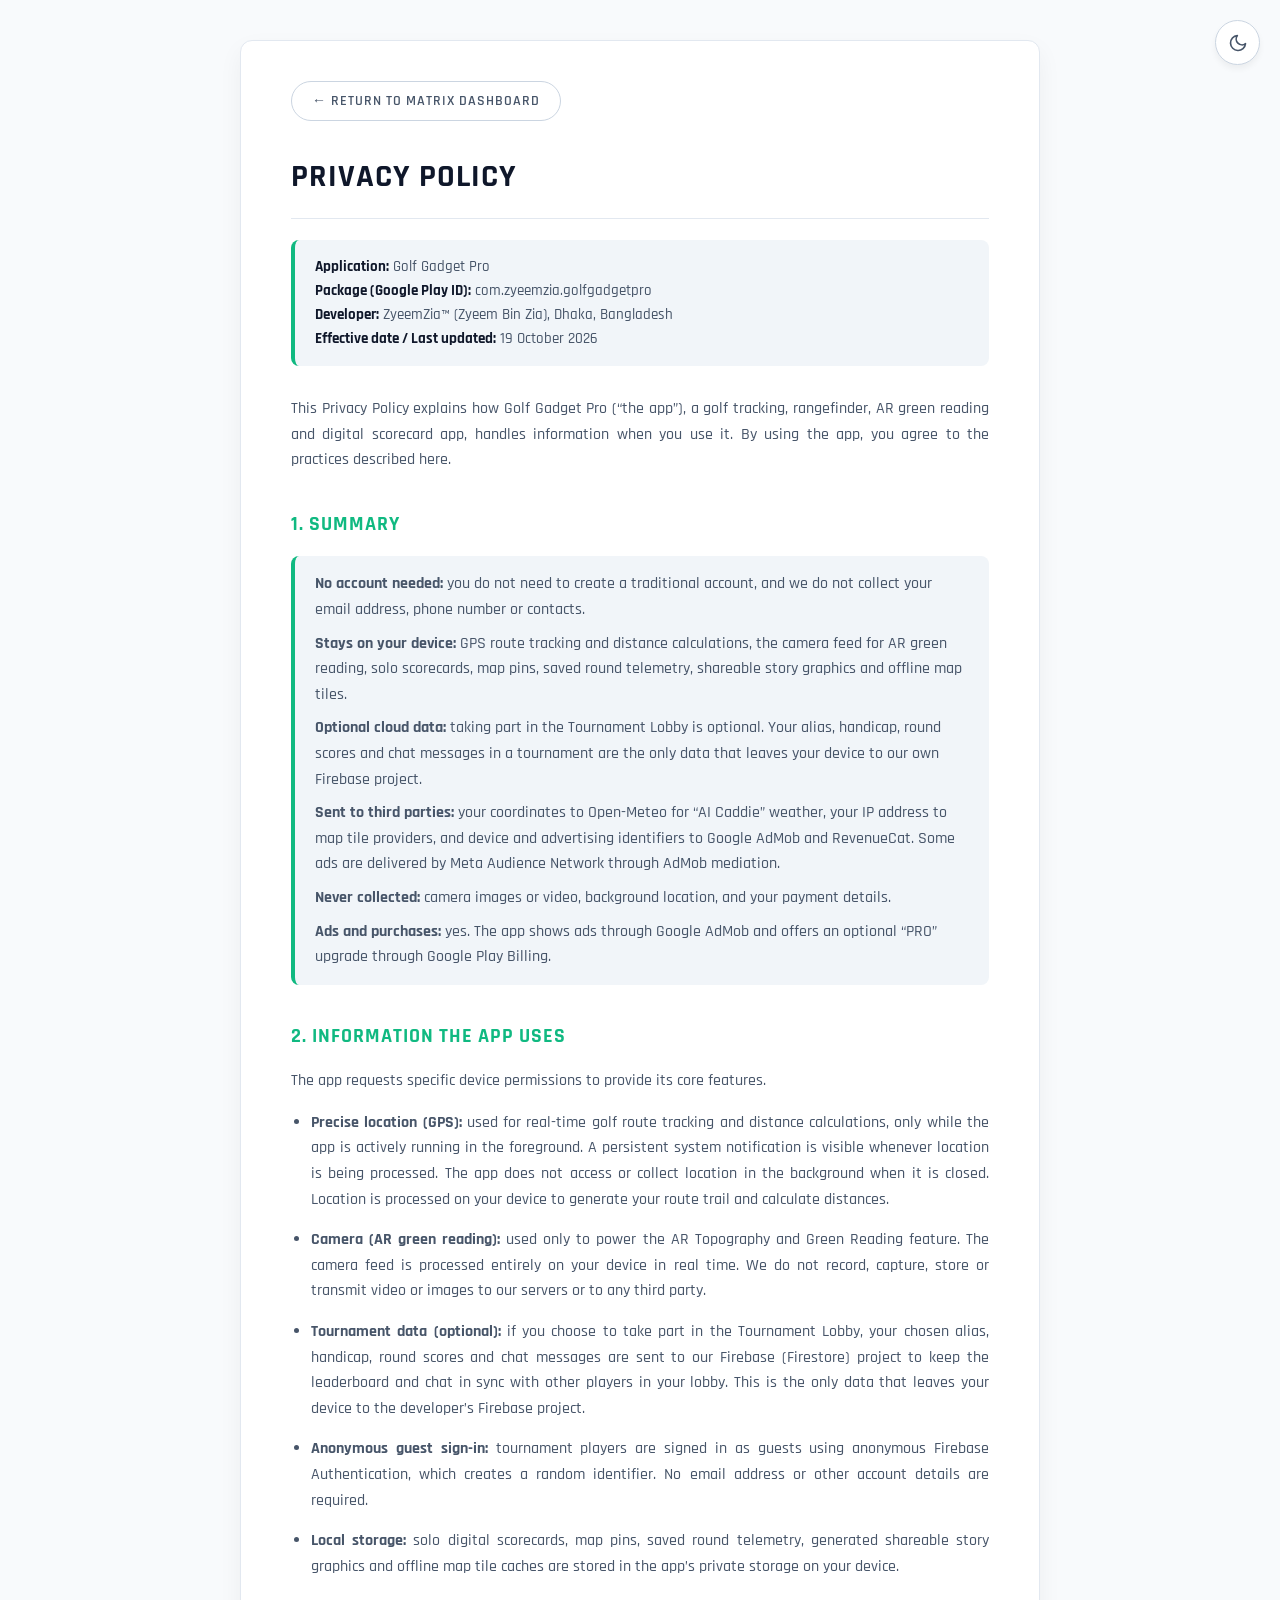
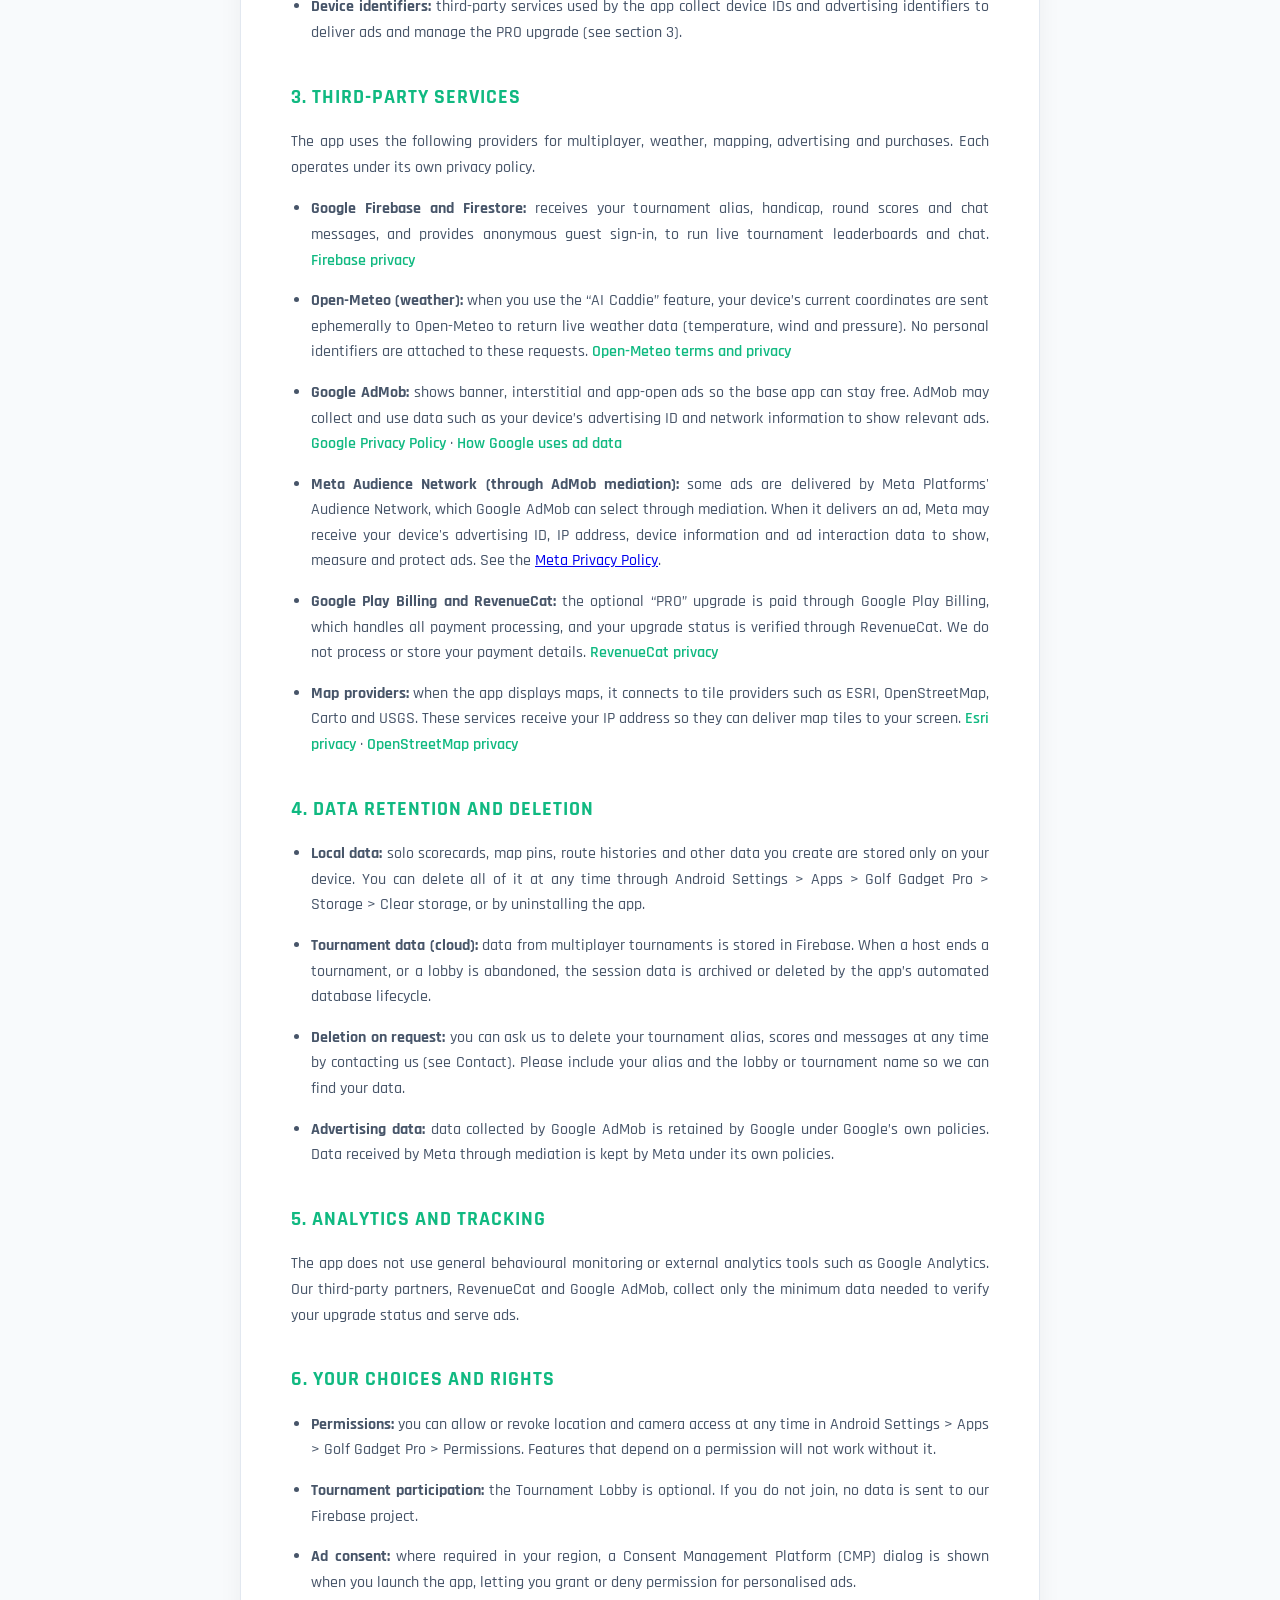
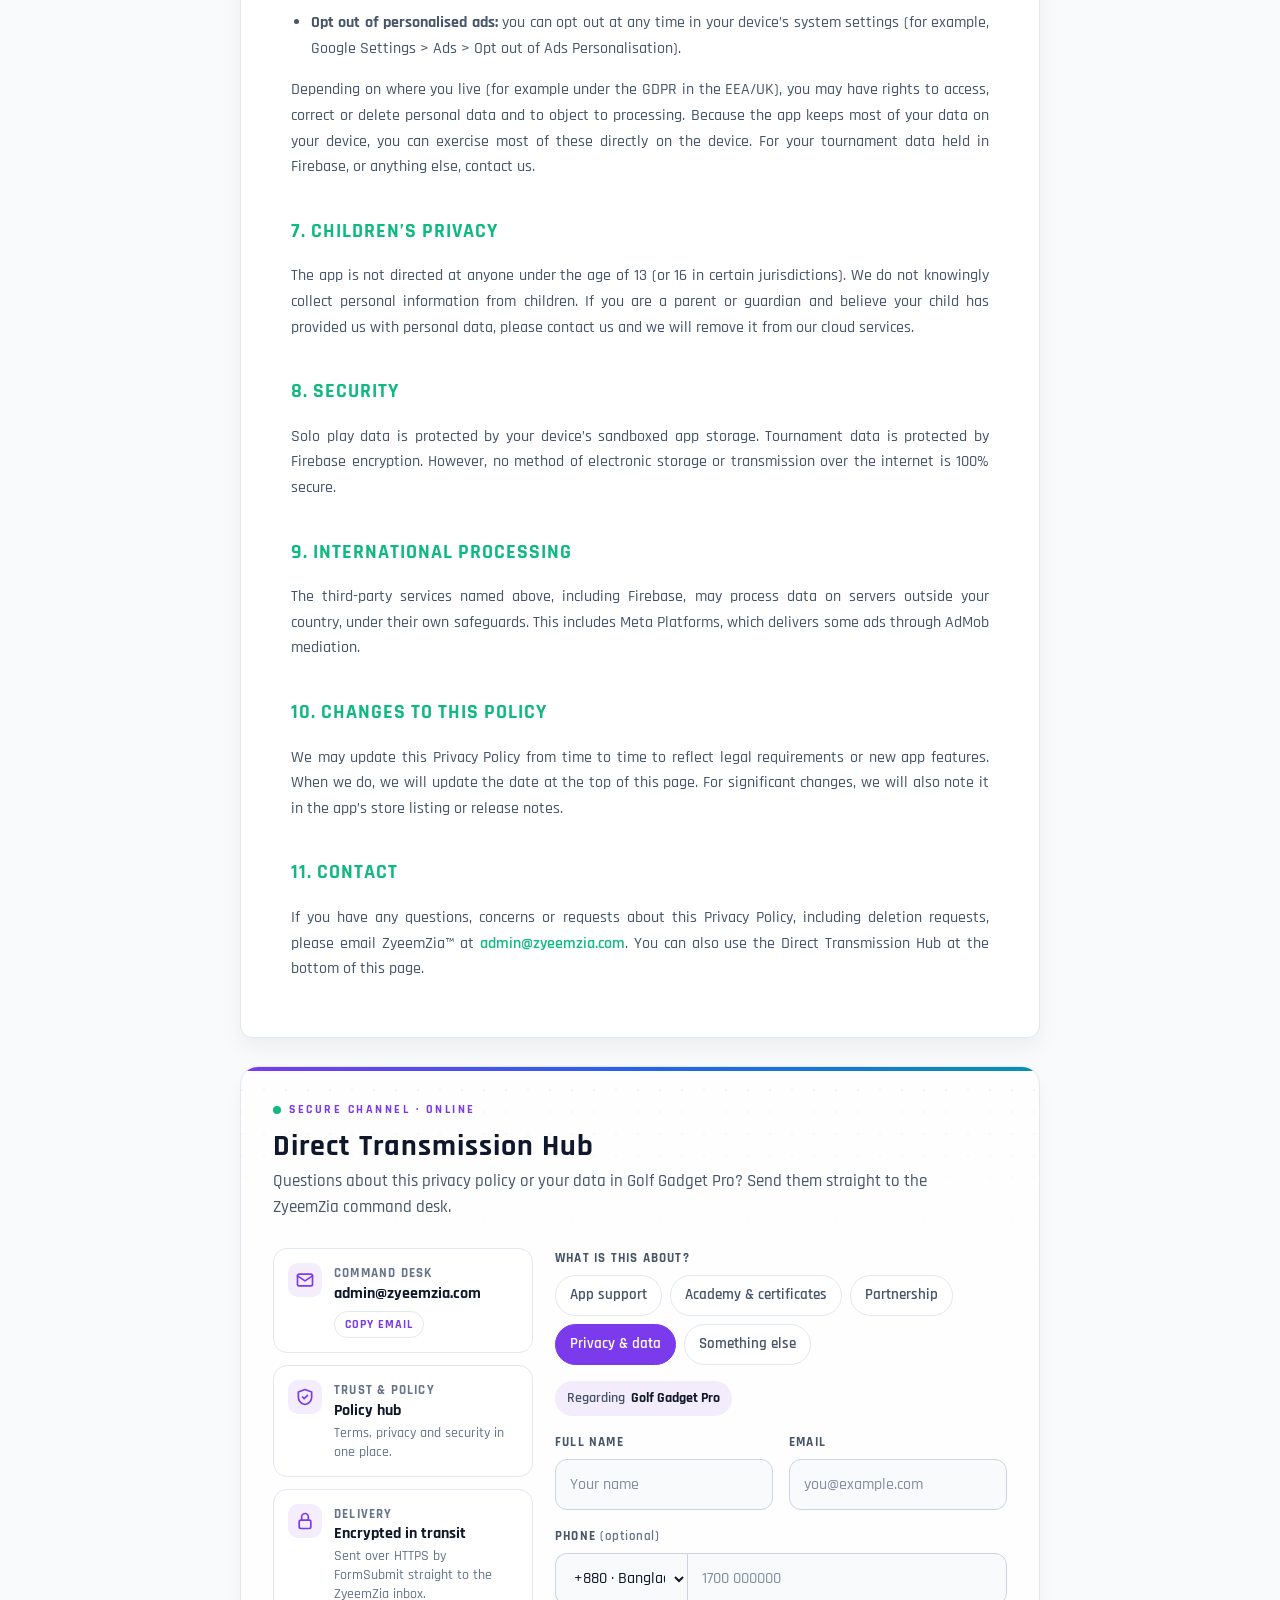
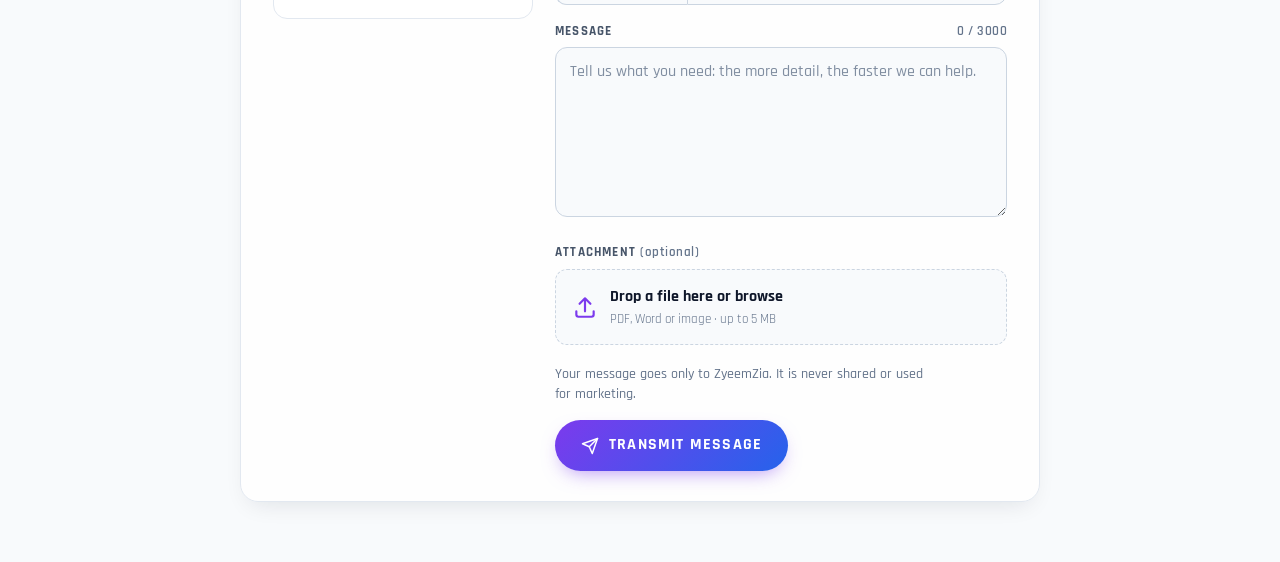
==== privacy-golfgadgetpro.html @ 8c3b61fe "Privacy: disclose Meta Audience Network (through AdMob mediation)" ====
<!DOCTYPE html>
<html lang="en">
<head>
    <meta charset="UTF-8">
    <meta name="viewport" content="width=device-width, initial-scale=1.0">
    <title>Privacy Protocol | Golf Gadget Pro</title>
    <link rel="icon" href="favicon.ico" sizes="any">
    <link rel="icon" type="image/png" sizes="32x32" href="favicon-32.png">
    <link rel="icon" type="image/png" sizes="64x64" href="favicon-64.png">
    <link rel="icon" type="image/png" sizes="192x192" href="icon-192.png">
    <link rel="apple-touch-icon" href="apple-touch-icon.png">
    <link rel="preconnect" href="https://fonts.googleapis.com">
    <link rel="preconnect" href="https://fonts.gstatic.com" crossorigin>
    <link href="https://fonts.googleapis.com/css2?family=Rajdhani:wght@400;500;600;700&display=swap" rel="stylesheet">
    
    <style>
        /* =========================================
           BASE STYLING & THEME (DEFAULT: LIGHT MODE) 
           ========================================= */
        /* GLOBAL RESET FOR OVERFLOW PREVENTION */
        *, *::before, *::after {
            box-sizing: border-box;
        }

        body { 
            font-family: 'Rajdhani', -apple-system, BlinkMacSystemFont, "Segoe UI", Roboto, sans-serif; 
            background: #f8fafc; 
            color: #0f172a; 
            padding: 40px 20px; 
            line-height: 1.6;
            overflow-x: hidden; /* Prevents horizontal scroll wobbling */
            transition: background-color 0.3s ease, color 0.3s ease;
            margin: 0;
        }
        .container { 
            max-width: 800px; 
            width: 100%;
            margin: 0 auto; 
            background: #ffffff; 
            padding: 40px 50px; 
            border-radius: 12px; 
            border: 1px solid #e2e8f0; 
            text-align: justify; 
            box-shadow: 0 10px 25px rgba(0, 0, 0, 0.05); 
            transition: all 0.3s ease;
        }
        .back-btn { 
            display: inline-block; 
            margin-bottom: 30px; 
            color: #475569; 
            font-weight: 600; 
            text-decoration: none; 
            border: 1px solid #cbd5e1; 
            padding: 8px 20px; 
            border-radius: 30px;
            font-size: 14px;
            text-transform: uppercase;
            letter-spacing: 1px;
            transition: all 0.2s ease;
        }
        .back-btn:hover { background: #e2e8f0; color: #0f172a; border-color: #94a3b8; }
        
        h1 { color: #0f172a; font-size: 32px; border-bottom: 1px solid #e2e8f0; padding-bottom: 15px; margin-top: 0; text-transform: uppercase; letter-spacing: 1px; transition: color 0.3s ease, border-color 0.3s ease;}
        
        /* Emerald Accent for Golf Gadget Pro */
        h2 { color: #10b981; font-size: 20px; margin-top: 35px; text-transform: uppercase; letter-spacing: 1px;}
        
        p, li { color: #475569; font-size: 16px; font-weight: 500; margin-bottom: 15px; transition: color 0.3s ease; text-align: justify; }
        ul { padding-left: 20px; }
        
        .meta-info {
            background: #f1f5f9;
            padding: 15px 20px;
            border-radius: 8px;
            border-left: 4px solid #10b981;
            margin-bottom: 30px;
            transition: background 0.3s ease;
        }
        .meta-info p { margin: 0; font-size: 15px; text-align: left; }
        .meta-info strong { color: #0f172a; transition: color 0.3s ease; }
        
        a.contact-link { color: #10b981; text-decoration: none; font-weight: 600; }
        a.contact-link:hover { text-decoration: underline; }

        /* At-a-glance summary list */
        .glance { list-style: none; padding: 15px 20px; margin: 0 0 20px; background: #f1f5f9; border-radius: 8px; border-left: 4px solid #10b981; transition: background 0.3s ease; }
        .glance li { margin-bottom: 8px; text-align: left; }
        .glance li:last-child { margin-bottom: 0; }
        body.dark-mode .glance { background: rgba(17, 24, 39, 0.8); border-left-color: #10b981; }

        /* THEME TOGGLE BUTTON CSS (SVG Icons) */
        .theme-toggle-btn {
            position: fixed;
            top: 20px;
            right: 20px;
            background: #ffffff;
            border: 1px solid #cbd5e1;
            color: #475569;
            border-radius: 50%;
            width: 45px;
            height: 45px;
            display: flex;
            justify-content: center;
            align-items: center;
            cursor: pointer;
            z-index: 100;
            box-shadow: 0 4px 6px rgba(0,0,0,0.05);
            transition: all 0.3s ease;
        }
        .theme-toggle-btn:hover { transform: scale(1.1); border-color: #94a3b8; color: #0f172a; }
        
        /* Default state: Light Mode */
        .icon-moon { display: block; }
        .icon-sun { display: none; }

        /* Media Query adjusted to optimize mobile boundaries */
        @media (max-width: 650px) {
            body { padding: 20px 15px; } /* Reduce outer padding */
            .container { padding: 30px 20px; } /* Prevents text squeezing on tiny screens */
            h1 { font-size: 26px; }
            .back-btn { font-size: 13px; padding: 8px 16px; margin-bottom: 20px; }
            .theme-toggle-btn { top: 15px; right: 15px; width: 40px; height: 40px; } /* Slightly scale down button */
        }

        /* =========================================
           DARK MODE OVERRIDES 
           ========================================= */
        body.dark-mode { background: #090d16; color: #f1f5f9; }
        body.dark-mode .container { background: #111827; border-color: #1f2937; box-shadow: 0 10px 25px rgba(0, 0, 0, 0.5); }
        body.dark-mode .back-btn { color: #94a3b8; border-color: #334155; }
        body.dark-mode .back-btn:hover { background: #1e293b; color: #f8fafc; border-color: #475569; }
        
        body.dark-mode h1 { color: #f8fafc; border-bottom-color: #334155; }
        body.dark-mode p, body.dark-mode li { color: #9ca3af; }
        
        body.dark-mode .meta-info { background: rgba(17, 24, 39, 0.8); border-color: #1f2937; border-left-color: #10b981; }
        body.dark-mode .meta-info strong { color: #f8fafc; }

        body.dark-mode .theme-toggle-btn { background: #111827; border-color: #334155; color: #94a3b8; box-shadow: 0 4px 6px rgba(0,0,0,0.3);}
        body.dark-mode .theme-toggle-btn:hover { border-color: #475569; color: #f8fafc; }

        /* Dark state: Show Sun icon */
        body.dark-mode .icon-moon { display: none; }
        body.dark-mode .icon-sun { display: block; }
            /* phones: justified text leaves wide gaps between words, so use normal alignment */
        @media (max-width: 650px) { .container, .container p, .container li, .policy-card, .policy-card p, .policy-card li, .legal-entity-box p { text-align: left; } }
    </style>
    <link rel="stylesheet" href="transmit.css?v=3">
</head>
<body>

    <button id="themeToggle" class="theme-toggle-btn" title="Toggle Light/Dark Mode">
        <svg class="icon-moon" xmlns="http://www.w3.org/2000/svg" width="20" height="20" viewBox="0 0 24 24" fill="none" stroke="currentColor" stroke-width="2" stroke-linecap="round" stroke-linejoin="round">
            <path d="M21 12.79A9 9 0 1 1 11.21 3 7 7 0 0 0 21 12.79z"></path>
        </svg>
        <svg class="icon-sun" xmlns="http://www.w3.org/2000/svg" width="20" height="20" viewBox="0 0 24 24" fill="none" stroke="currentColor" stroke-width="2" stroke-linecap="round" stroke-linejoin="round">
            <circle cx="12" cy="12" r="5"></circle>
            <line x1="12" y1="1" x2="12" y2="3"></line>
            <line x1="12" y1="21" x2="12" y2="23"></line>
            <line x1="4.22" y1="4.22" x2="5.64" y2="5.64"></line>
            <line x1="18.36" y1="18.36" x2="19.78" y2="19.78"></line>
            <line x1="1" y1="12" x2="3" y2="12"></line>
            <line x1="21" y1="12" x2="23" y2="12"></line>
            <line x1="4.22" y1="19.78" x2="5.64" y2="18.36"></line>
            <line x1="18.36" y1="5.64" x2="19.78" y2="4.22"></line>
        </svg>
    </button>

    <div class="container">
        <a href="index.html" class="back-btn">← Return to Matrix Dashboard</a>
        
        <h1>Privacy Policy</h1>

        <div class="meta-info">
            <p><strong>Application:</strong> Golf Gadget Pro</p>
            <p><strong>Package (Google Play ID):</strong> com.zyeemzia.golfgadgetpro</p>
            <p><strong>Developer:</strong> ZyeemZia™ (Zyeem Bin Zia), Dhaka, Bangladesh</p>
            <p><strong>Effective date / Last updated:</strong> 19 October 2026</p>
        </div>

        <p>This Privacy Policy explains how Golf Gadget Pro (“the app”), a golf tracking, rangefinder, AR green reading and digital scorecard app, handles information when you use it. By using the app, you agree to the practices described here.</p>

        <h2>1. Summary</h2>
        <ul class="glance">
            <li><strong>No account needed:</strong> you do not need to create a traditional account, and we do not collect your email address, phone number or contacts.</li>
            <li><strong>Stays on your device:</strong> GPS route tracking and distance calculations, the camera feed for AR green reading, solo scorecards, map pins, saved round telemetry, shareable story graphics and offline map tiles.</li>
            <li><strong>Optional cloud data:</strong> taking part in the Tournament Lobby is optional. Your alias, handicap, round scores and chat messages in a tournament are the only data that leaves your device to our own Firebase project.</li>
            <li><strong>Sent to third parties:</strong> your coordinates to Open-Meteo for “AI Caddie” weather, your IP address to map tile providers, and device and advertising identifiers to Google AdMob and RevenueCat. Some ads are delivered by Meta Audience Network through AdMob mediation.</li>
            <li><strong>Never collected:</strong> camera images or video, background location, and your payment details.</li>
            <li><strong>Ads and purchases:</strong> yes. The app shows ads through Google AdMob and offers an optional “PRO” upgrade through Google Play Billing.</li>
        </ul>

        <h2>2. Information the App Uses</h2>
        <p>The app requests specific device permissions to provide its core features.</p>
        <ul>
            <li><strong>Precise location (GPS):</strong> used for real-time golf route tracking and distance calculations, only while the app is actively running in the foreground. A persistent system notification is visible whenever location is being processed. The app does not access or collect location in the background when it is closed. Location is processed on your device to generate your route trail and calculate distances.</li>
            <li><strong>Camera (AR green reading):</strong> used only to power the AR Topography and Green Reading feature. The camera feed is processed entirely on your device in real time. We do not record, capture, store or transmit video or images to our servers or to any third party.</li>
            <li><strong>Tournament data (optional):</strong> if you choose to take part in the Tournament Lobby, your chosen alias, handicap, round scores and chat messages are sent to our Firebase (Firestore) project to keep the leaderboard and chat in sync with other players in your lobby. This is the only data that leaves your device to the developer’s Firebase project.</li>
            <li><strong>Anonymous guest sign-in:</strong> tournament players are signed in as guests using anonymous Firebase Authentication, which creates a random identifier. No email address or other account details are required.</li>
            <li><strong>Local storage:</strong> solo digital scorecards, map pins, saved round telemetry, generated shareable story graphics and offline map tile caches are stored in the app’s private storage on your device.</li>
            <li><strong>Device identifiers:</strong> third-party services used by the app collect device IDs and advertising identifiers to deliver ads and manage the PRO upgrade (see section 3).</li>
        </ul>

        <h2>3. Third-Party Services</h2>
        <p>The app uses the following providers for multiplayer, weather, mapping, advertising and purchases. Each operates under its own privacy policy.</p>
        <ul>
            <li><strong>Google Firebase and Firestore:</strong> receives your tournament alias, handicap, round scores and chat messages, and provides anonymous guest sign-in, to run live tournament leaderboards and chat. <a href="https://firebase.google.com/support/privacy" class="contact-link" target="_blank" rel="noopener">Firebase privacy</a></li>
            <li><strong>Open-Meteo (weather):</strong> when you use the “AI Caddie” feature, your device’s current coordinates are sent ephemerally to Open-Meteo to return live weather data (temperature, wind and pressure). No personal identifiers are attached to these requests. <a href="https://open-meteo.com/en/terms" class="contact-link" target="_blank" rel="noopener">Open-Meteo terms and privacy</a></li>
            <li><strong>Google AdMob:</strong> shows banner, interstitial and app-open ads so the base app can stay free. AdMob may collect and use data such as your device’s advertising ID and network information to show relevant ads. <a href="https://policies.google.com/privacy" class="contact-link" target="_blank" rel="noopener">Google Privacy Policy</a> · <a href="https://business.safety.google/privacy/" class="contact-link" target="_blank" rel="noopener">How Google uses ad data</a></li>
            <li><strong>Meta Audience Network (through AdMob mediation):</strong> some ads are delivered by Meta Platforms' Audience Network, which Google AdMob can select through mediation. When it delivers an ad, Meta may receive your device's advertising ID, IP address, device information and ad interaction data to show, measure and protect ads. See the <a href="https://www.facebook.com/privacy/policy/" target="_blank" rel="noopener">Meta Privacy Policy</a>.</li>
            <li><strong>Google Play Billing and RevenueCat:</strong> the optional “PRO” upgrade is paid through Google Play Billing, which handles all payment processing, and your upgrade status is verified through RevenueCat. We do not process or store your payment details. <a href="https://www.revenuecat.com/privacy" class="contact-link" target="_blank" rel="noopener">RevenueCat privacy</a></li>
            <li><strong>Map providers:</strong> when the app displays maps, it connects to tile providers such as ESRI, OpenStreetMap, Carto and USGS. These services receive your IP address so they can deliver map tiles to your screen. <a href="https://www.esri.com/en-us/privacy/overview" class="contact-link" target="_blank" rel="noopener">Esri privacy</a> · <a href="https://osmfoundation.org/wiki/Privacy_Policy" class="contact-link" target="_blank" rel="noopener">OpenStreetMap privacy</a></li>
        </ul>

        <h2>4. Data Retention and Deletion</h2>
        <ul>
            <li><strong>Local data:</strong> solo scorecards, map pins, route histories and other data you create are stored only on your device. You can delete all of it at any time through Android Settings &gt; Apps &gt; Golf Gadget Pro &gt; Storage &gt; Clear storage, or by uninstalling the app.</li>
            <li><strong>Tournament data (cloud):</strong> data from multiplayer tournaments is stored in Firebase. When a host ends a tournament, or a lobby is abandoned, the session data is archived or deleted by the app’s automated database lifecycle.</li>
            <li><strong>Deletion on request:</strong> you can ask us to delete your tournament alias, scores and messages at any time by contacting us (see Contact). Please include your alias and the lobby or tournament name so we can find your data.</li>
            <li><strong>Advertising data:</strong> data collected by Google AdMob is retained by Google under Google’s own policies. Data received by Meta through mediation is kept by Meta under its own policies.</li>
        </ul>

        <h2>5. Analytics and Tracking</h2>
        <p>The app does not use general behavioural monitoring or external analytics tools such as Google Analytics. Our third-party partners, RevenueCat and Google AdMob, collect only the minimum data needed to verify your upgrade status and serve ads.</p>

        <h2>6. Your Choices and Rights</h2>
        <ul>
            <li><strong>Permissions:</strong> you can allow or revoke location and camera access at any time in Android Settings &gt; Apps &gt; Golf Gadget Pro &gt; Permissions. Features that depend on a permission will not work without it.</li>
            <li><strong>Tournament participation:</strong> the Tournament Lobby is optional. If you do not join, no data is sent to our Firebase project.</li>
            <li><strong>Ad consent:</strong> where required in your region, a Consent Management Platform (CMP) dialog is shown when you launch the app, letting you grant or deny permission for personalised ads.</li>
            <li><strong>Opt out of personalised ads:</strong> you can opt out at any time in your device’s system settings (for example, Google Settings &gt; Ads &gt; Opt out of Ads Personalisation).</li>
        </ul>
        <p>Depending on where you live (for example under the GDPR in the EEA/UK), you may have rights to access, correct or delete personal data and to object to processing. Because the app keeps most of your data on your device, you can exercise most of these directly on the device. For your tournament data held in Firebase, or anything else, contact us.</p>

        <h2>7. Children’s Privacy</h2>
        <p>The app is not directed at anyone under the age of 13 (or 16 in certain jurisdictions). We do not knowingly collect personal information from children. If you are a parent or guardian and believe your child has provided us with personal data, please contact us and we will remove it from our cloud services.</p>

        <h2>8. Security</h2>
        <p>Solo play data is protected by your device’s sandboxed app storage. Tournament data is protected by Firebase encryption. However, no method of electronic storage or transmission over the internet is 100% secure.</p>

        <h2>9. International Processing</h2>
        <p>The third-party services named above, including Firebase, may process data on servers outside your country, under their own safeguards. This includes Meta Platforms, which delivers some ads through AdMob mediation.</p>

        <h2>10. Changes to This Policy</h2>
        <p>We may update this Privacy Policy from time to time to reflect legal requirements or new app features. When we do, we will update the date at the top of this page. For significant changes, we will also note it in the app’s store listing or release notes.</p>

        <h2>11. Contact</h2>
        <p>If you have any questions, concerns or requests about this Privacy Policy, including deletion requests, please email ZyeemZia™ at <a href="mailto:admin@zyeemzia.com" class="contact-link">admin@zyeemzia.com</a>. You can also use the Direct Transmission Hub at the bottom of this page.</p>
    </div>
    <!-- DIRECT TRANSMISSION HUB (shared component from zyeemzia.com) -->
    <div class="tx-page"><section class="tx-mount" id="contact" data-tx-topic="privacy" data-tx-regarding="Golf Gadget Pro" data-tx-source="zyeemzia.com · Privacy · Golf Gadget Pro" data-tx-lead="Questions about this privacy policy or your data in Golf Gadget Pro? Send them straight to the ZyeemZia command desk."></section></div>


    <script>
        const themeBtn = document.getElementById('themeToggle');
        const bodyElement = document.body;
        
        // Check if the user selected dark mode on the main index.html page
        if(localStorage.getItem('matrixTheme') === 'dark') {
            bodyElement.classList.add('dark-mode');
        }

        themeBtn.addEventListener('click', () => {
            bodyElement.classList.toggle('dark-mode');
            
            if(bodyElement.classList.contains('dark-mode')) {
                localStorage.setItem('matrixTheme', 'dark');
            } else {
                localStorage.setItem('matrixTheme', 'light');
            }
        });
    </script>
    <script src="transmit.js?v=3" defer></script>
</body>
</html>
---- transmit.css ----
/* ZyeemZia™ Direct Transmission Hub: one contact component for zyeemzia.com and its pages.
   Follows the host page's theme through the tx-dark class (see data-tx-dark / data-tx-light / data-tx-auto in transmit.js). Copyright © ZyeemZia */
.tx {
    --tx-ink: #0f172a; --tx-ink-2: #475569; --tx-ink-3: #64748b; --tx-line: #e2e8f0; --tx-card: #ffffff; --tx-soft: #f8fafc;
    --tx-field: #f8fafc; --tx-acc: #7c3aed; --tx-acc-2: #2563eb; --tx-acc-soft: rgba(124, 58, 237, 0.09); --tx-ok: #047857; --tx-bad: #be123c;
    container-type: inline-size; position: relative; text-align: left; margin: 50px 0 20px; border-radius: 18px; overflow: hidden;
    background: rgba(255, 255, 255, 0.85); border: 1px solid var(--tx-line); box-shadow: 0 10px 25px -10px rgba(15, 23, 42, 0.12);
    font-family: inherit; color: var(--tx-ink); transition: background-color 0.3s ease, border-color 0.3s ease;
}
.tx.tx-dark {
    --tx-ink: #f1f5f9; --tx-ink-2: #cbd5e1; --tx-ink-3: #94a3b8; --tx-line: #1f2937; --tx-card: #111827; --tx-soft: #0f172a;
    --tx-field: #1e293b; --tx-acc: #a78bfa; --tx-acc-2: #60a5fa; --tx-acc-soft: rgba(167, 139, 250, 0.12); --tx-ok: #34d399; --tx-bad: #fb7185;
    background: rgba(17, 24, 39, 0.7); box-shadow: inset 0 0 20px rgba(0, 0, 0, 0.25);
}
.tx *, .tx *::before, .tx *::after { box-sizing: border-box; }
.tx::before { content: ''; position: absolute; left: 0; right: 0; top: 0; height: 4px; background: linear-gradient(90deg, #7c3aed, #2563eb, #0891b2); }
.tx::after {
    content: ''; position: absolute; inset: 0; pointer-events: none; opacity: 0.6;
    background: radial-gradient(circle at 1px 1px, var(--tx-acc-soft) 1px, transparent 1.6px) 0 0 / 22px 22px;
    -webkit-mask-image: linear-gradient(180deg, #000, transparent 220px); mask-image: linear-gradient(180deg, #000, transparent 220px);
}
.tx > * { position: relative; z-index: 1; }
.tx p, .tx h2, .tx h3, .tx label, .tx span { text-align: left; }
.tx .tx-done, .tx .tx-done p, .tx .tx-done h3 { text-align: center; }
.tx-head { padding: 30px 32px 6px; }
.tx-status { display: inline-flex; align-items: center; gap: 8px; font-size: 12px; font-weight: 700; letter-spacing: 2.5px; text-transform: uppercase; color: var(--tx-acc); }
.tx-status i { width: 8px; height: 8px; border-radius: 50%; background: #10b981; box-shadow: 0 0 0 0 rgba(16, 185, 129, 0.55); animation: tx-pulse 2s infinite; }
@keyframes tx-pulse { 70% { box-shadow: 0 0 0 8px rgba(16, 185, 129, 0); } 100% { box-shadow: 0 0 0 0 rgba(16, 185, 129, 0); } }
.tx-head h2, .tx-head h3 { margin: 6px 0 6px; font-size: 30px; line-height: 1.15; letter-spacing: 1px; color: var(--tx-ink); text-transform: none; border: 0; padding: 0; font-weight: 700; }
.tx-head p { margin: 0; color: var(--tx-ink-2); font-size: 16.5px; font-weight: 500; max-width: 680px; line-height: 1.55; }

.tx-body { display: grid; grid-template-columns: 260px minmax(0, 1fr); gap: 22px; padding: 22px 32px 30px; }
.tx-rail { display: flex; flex-direction: column; gap: 12px; }
.tx-chan { display: flex; gap: 12px; align-items: flex-start; padding: 14px; border-radius: 14px; border: 1px solid var(--tx-line); background: var(--tx-card); text-decoration: none; color: inherit; transition: border-color 0.2s ease, transform 0.2s ease; }
a.tx-chan:hover { transform: translateY(-2px); border-color: var(--tx-acc); }
.tx-chan svg { flex: none; width: 34px; height: 34px; padding: 7px; border-radius: 10px; background: var(--tx-acc-soft); color: var(--tx-acc); }
.tx-chan b { display: block; font-size: 13px; letter-spacing: 1.2px; text-transform: uppercase; color: var(--tx-ink-3); }
.tx-chan span { display: block; font-size: 15.5px; font-weight: 700; color: var(--tx-ink); overflow-wrap: anywhere; line-height: 1.35; }
.tx-chan small { display: block; font-size: 13.5px; color: var(--tx-ink-3); font-weight: 500; line-height: 1.4; margin-top: 2px; }
.tx-copy { margin-top: 6px; font: inherit; font-size: 12px; font-weight: 700; letter-spacing: 1px; text-transform: uppercase; color: var(--tx-acc); background: transparent; border: 1px solid var(--tx-line); border-radius: 20px; padding: 3px 10px; cursor: pointer; }
.tx-copy:hover { border-color: var(--tx-acc); }

.tx-form { display: flex; flex-direction: column; gap: 16px; min-width: 0; }
.tx-label { display: block; font-size: 13px; font-weight: 700; letter-spacing: 1.2px; text-transform: uppercase; color: var(--tx-ink-2); margin-bottom: 6px; }
.tx-label em { font-style: normal; font-weight: 600; letter-spacing: 0.5px; text-transform: none; color: var(--tx-ink-3); }
.tx-topics { display: flex; flex-wrap: wrap; gap: 8px; border: 0; margin: 0; padding: 0; min-width: 0; }
.tx-topics legend { padding: 0; }
.tx-topic { position: relative; }
.tx-topic input { position: absolute; opacity: 0; inset: 0; margin: 0; cursor: pointer; }
.tx-topic span { display: inline-flex; align-items: center; gap: 6px; padding: 8px 14px; border-radius: 30px; border: 1px solid var(--tx-line); background: var(--tx-card); font-size: 14.5px; font-weight: 600; color: var(--tx-ink-2); transition: all 0.2s ease; }
.tx-topic input:checked + span { background: var(--tx-acc); border-color: var(--tx-acc); color: #fff; }
.tx-dark .tx-topic input:checked + span { color: #0b1120; }
.tx-topic input:focus-visible + span { outline: 3px solid var(--tx-acc-2); outline-offset: 2px; }
.tx-topic:hover span { border-color: var(--tx-acc); }
.tx-regarding { display: inline-flex; gap: 6px; align-items: center; font-size: 14px; font-weight: 600; color: var(--tx-ink-2); background: var(--tx-acc-soft); border-radius: 30px; padding: 6px 12px; width: fit-content; max-width: 100%; }
.tx-regarding b { color: var(--tx-ink); }

.tx-row { display: grid; grid-template-columns: minmax(0, 1fr) minmax(0, 1fr); gap: 16px; }
.tx-field input, .tx-field textarea, .tx-field select {
    width: 100%; font: inherit; font-size: 16px; font-weight: 500; color: var(--tx-ink); background: var(--tx-field);
    border: 1px solid var(--tx-line); border-radius: 12px; padding: 12px 14px; transition: border-color 0.2s ease, box-shadow 0.2s ease;
}
.tx:not(.tx-dark) .tx-field input, .tx:not(.tx-dark) .tx-field textarea, .tx:not(.tx-dark) .tx-field select { border-color: #cbd5e1; }
.tx-field textarea { resize: vertical; min-height: 140px; line-height: 1.5; }
.tx-field input:focus, .tx-field textarea:focus, .tx-field select:focus { outline: none; border-color: var(--tx-acc); box-shadow: 0 0 0 3px var(--tx-acc-soft); }
.tx-field input::placeholder, .tx-field textarea::placeholder { color: var(--tx-ink-3); opacity: 0.8; }
.tx-field.bad input, .tx-field.bad textarea { border-color: var(--tx-bad); }
.tx-err { display: none; margin-top: 5px; font-size: 13.5px; font-weight: 600; color: var(--tx-bad); }
.tx-field.bad .tx-err { display: block; }
.tx-phone { display: flex; }
.tx-phone select { width: 132px; flex: none; border-top-right-radius: 0; border-bottom-right-radius: 0; border-right: 0; padding-right: 6px; cursor: pointer; }
.tx-phone input { border-top-left-radius: 0; border-bottom-left-radius: 0; min-width: 0; }
.tx-count { float: right; font-size: 12.5px; font-weight: 600; color: var(--tx-ink-3); letter-spacing: 0.5px; }
.tx-count.warn { color: var(--tx-bad); }

.tx-drop { position: relative; display: flex; align-items: center; gap: 12px; padding: 14px 16px; border: 1.5px dashed #cbd5e1; border-radius: 12px; background: var(--tx-field); color: var(--tx-ink-2); transition: all 0.2s ease; cursor: pointer; }
.tx-dark .tx-drop { border-color: #334155; }
.tx-drop.over, .tx-drop:hover { border-color: var(--tx-acc); background: var(--tx-acc-soft); }
.tx-drop input { position: absolute; inset: 0; opacity: 0; cursor: pointer; width: 100%; }
.tx-drop svg { flex: none; width: 26px; height: 26px; color: var(--tx-acc); }
.tx-drop b { color: var(--tx-ink); font-weight: 700; }
.tx-drop small { display: block; font-size: 13px; color: var(--tx-ink-3); }
.tx-file { display: none; align-items: center; gap: 10px; padding: 10px 14px; border-radius: 12px; border: 1px solid var(--tx-line); background: var(--tx-card); font-size: 14.5px; font-weight: 600; color: var(--tx-ink); min-width: 0; }
.tx-file.on { display: flex; }
.tx-file span { flex: 1; min-width: 0; overflow: hidden; text-overflow: ellipsis; white-space: nowrap; }
.tx-file small { color: var(--tx-ink-3); }
.tx-file button { font: inherit; font-size: 12.5px; font-weight: 700; letter-spacing: 0.8px; text-transform: uppercase; border: 0; background: transparent; color: var(--tx-bad); cursor: pointer; }

.tx-foot { display: flex; align-items: center; justify-content: space-between; gap: 16px; flex-wrap: wrap; padding-top: 4px; }
.tx-note { margin: 0; font-size: 13.5px; font-weight: 500; color: var(--tx-ink-3); max-width: 380px; line-height: 1.45; }
.tx-send {
    display: inline-flex; align-items: center; gap: 10px; font: inherit; font-size: 15.5px; font-weight: 700; letter-spacing: 1.2px; text-transform: uppercase;
    color: #fff; background: linear-gradient(135deg, #7c3aed, #2563eb); border: 0; border-radius: 30px; padding: 13px 26px; cursor: pointer;
    box-shadow: 0 8px 20px -8px rgba(124, 58, 237, 0.6); transition: transform 0.2s ease, box-shadow 0.2s ease, opacity 0.2s ease;
}
.tx-send:hover { transform: translateY(-2px); box-shadow: 0 12px 24px -8px rgba(124, 58, 237, 0.7); }
.tx-send:focus-visible { outline: 3px solid var(--tx-acc-2); outline-offset: 3px; }
.tx-send svg { width: 18px; height: 18px; }
.tx-send[disabled] { opacity: 0.75; cursor: progress; transform: none; }
.tx-hp { position: absolute !important; left: -10000px !important; width: 1px; height: 1px; overflow: hidden; }

.tx-done { display: none; text-align: center; padding: 36px 32px 40px; }
.tx.sent .tx-body { display: none; }
.tx.sent .tx-done { display: block; }
.tx-done svg { width: 64px; height: 64px; color: var(--tx-ok); }
.tx-done h3 { margin: 10px 0 6px; font-size: 26px; color: var(--tx-ink); border: 0; padding: 0; text-transform: none; letter-spacing: 0.5px; }
.tx-done p { margin: 0 auto 18px; color: var(--tx-ink-2); max-width: 460px; font-weight: 500; text-align: center; }
.tx-again { font: inherit; font-size: 14px; font-weight: 700; letter-spacing: 1px; text-transform: uppercase; color: var(--tx-acc); background: transparent; border: 1px solid var(--tx-line); border-radius: 30px; padding: 10px 20px; cursor: pointer; }
.tx-again:hover { border-color: var(--tx-acc); }

@container (max-width: 720px) {
    .tx-body { grid-template-columns: minmax(0, 1fr); padding: 18px 20px 24px; }
    .tx-rail { display: grid; grid-template-columns: repeat(auto-fit, minmax(200px, 1fr)); }
    .tx-head { padding: 26px 20px 4px; }
    .tx-head h2, .tx-head h3 { font-size: 26px; }
}
@container (max-width: 520px) {
    .tx-row { grid-template-columns: minmax(0, 1fr); }
    .tx-rail { gap: 8px; }
    .tx-chan { padding: 10px 12px; align-items: center; }
    .tx-chan small { display: none; }
    .tx-chan svg { width: 30px; height: 30px; padding: 6px; }
    .tx-send { width: 100%; justify-content: center; }
}
@media (prefers-reduced-motion: reduce) { .tx-status i { animation: none; } .tx-send, .tx-chan { transition: none; } }

/* standalone pages (privacy notices): the hub sits under the page card at the same width */
.tx-page { max-width: 800px; margin: 0 auto; }
.tx-page .tx { margin-top: 28px; }
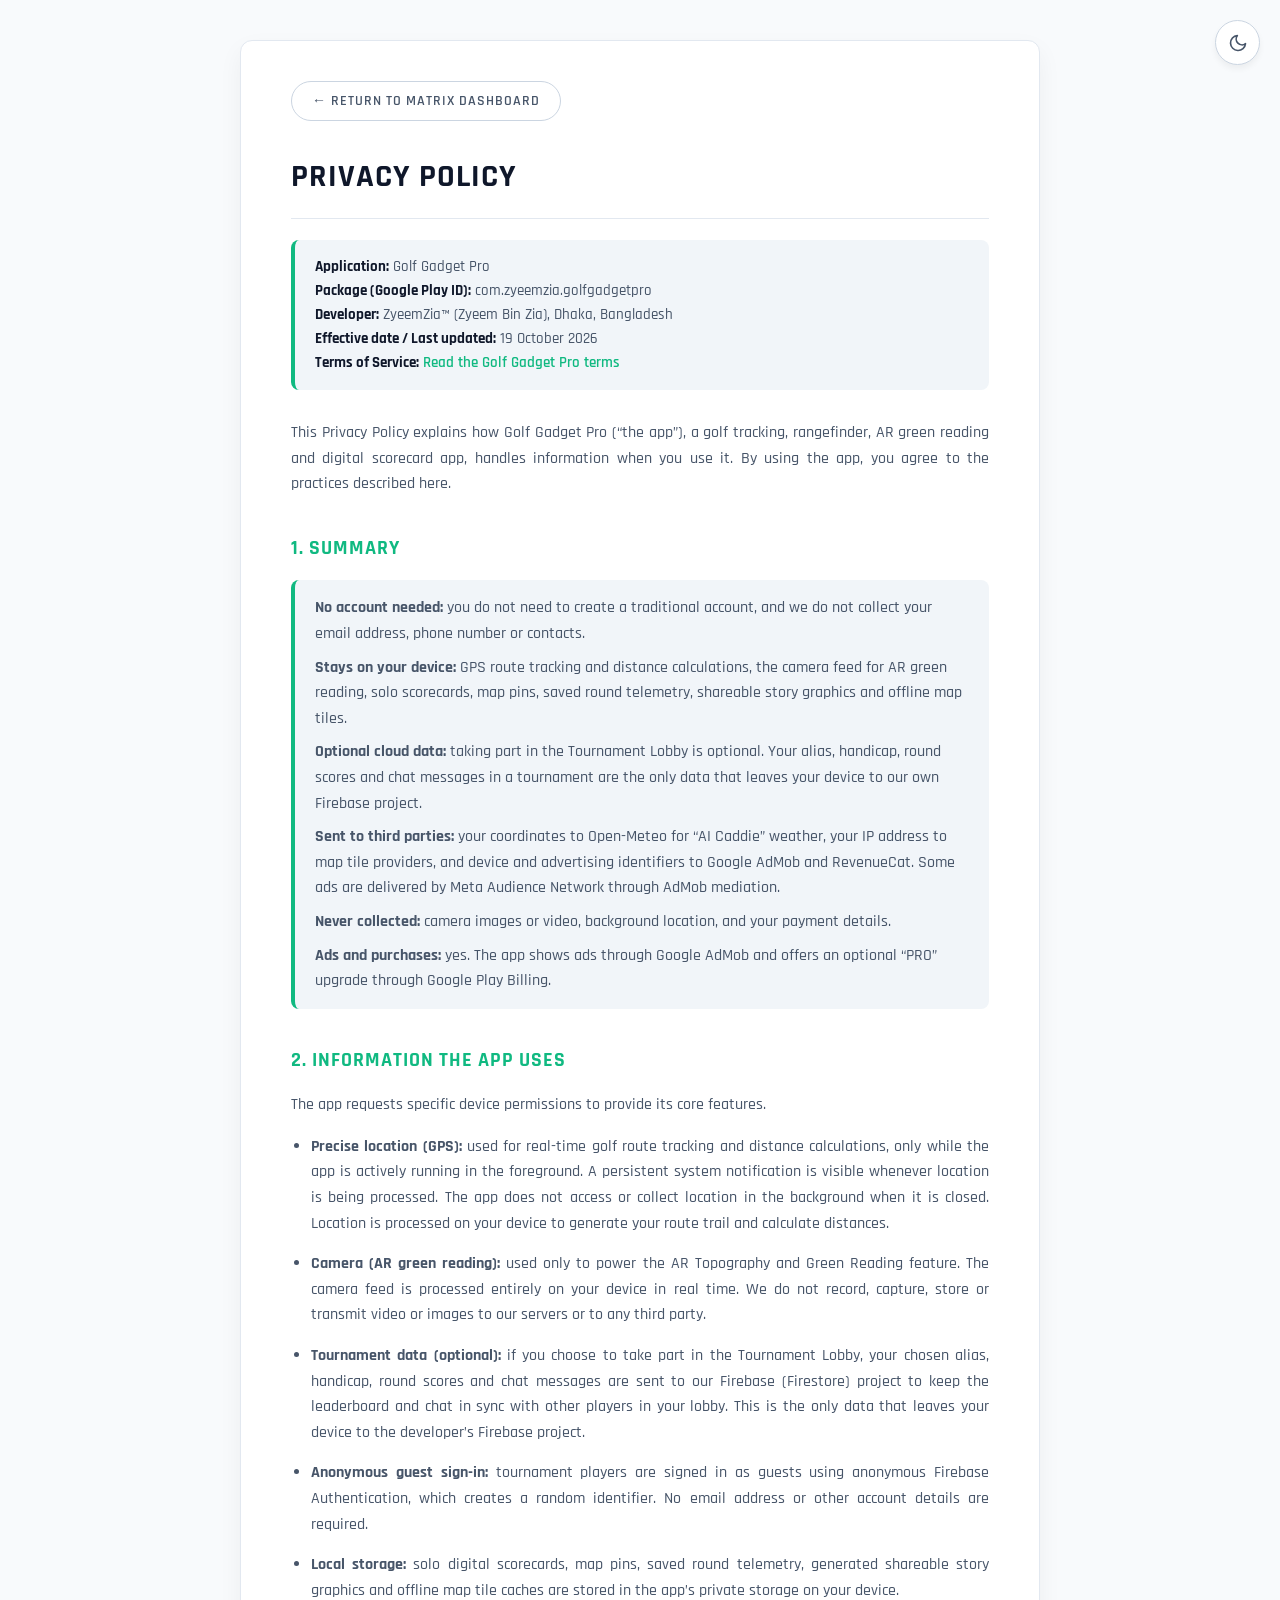
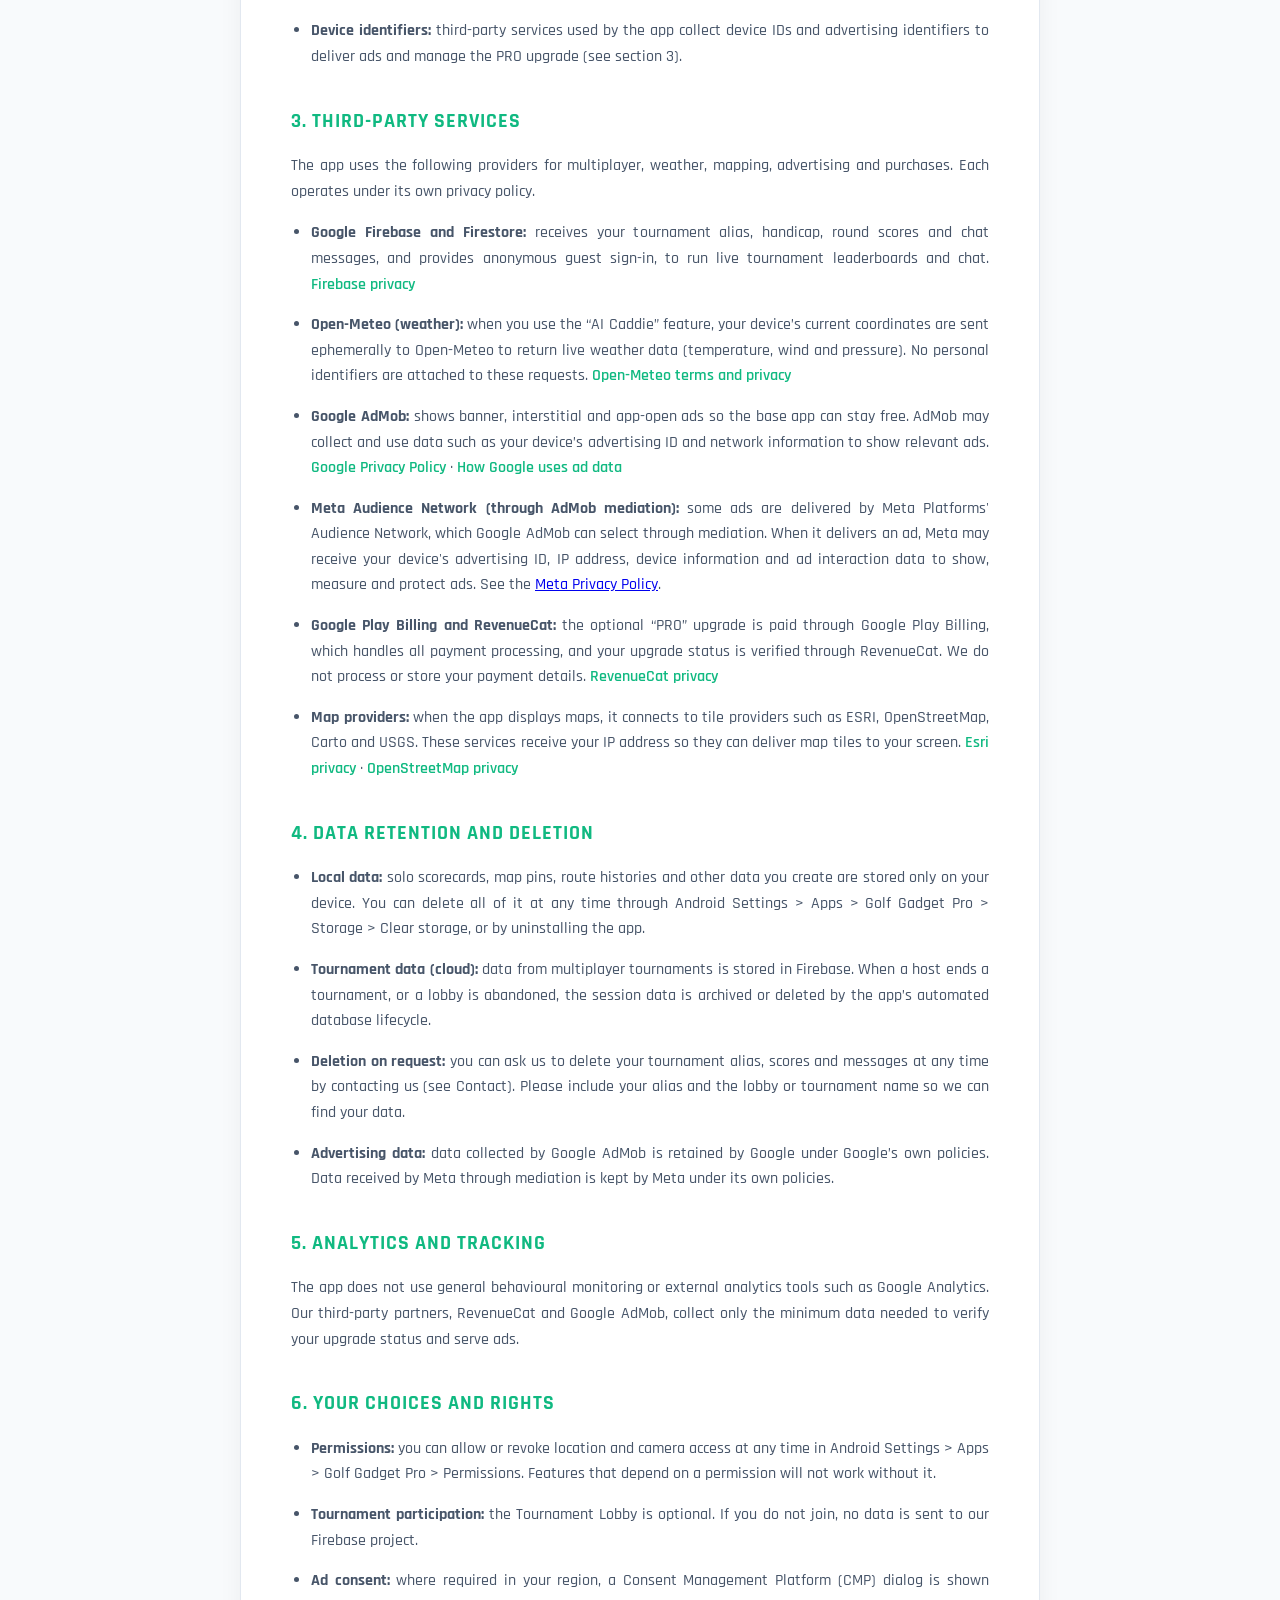
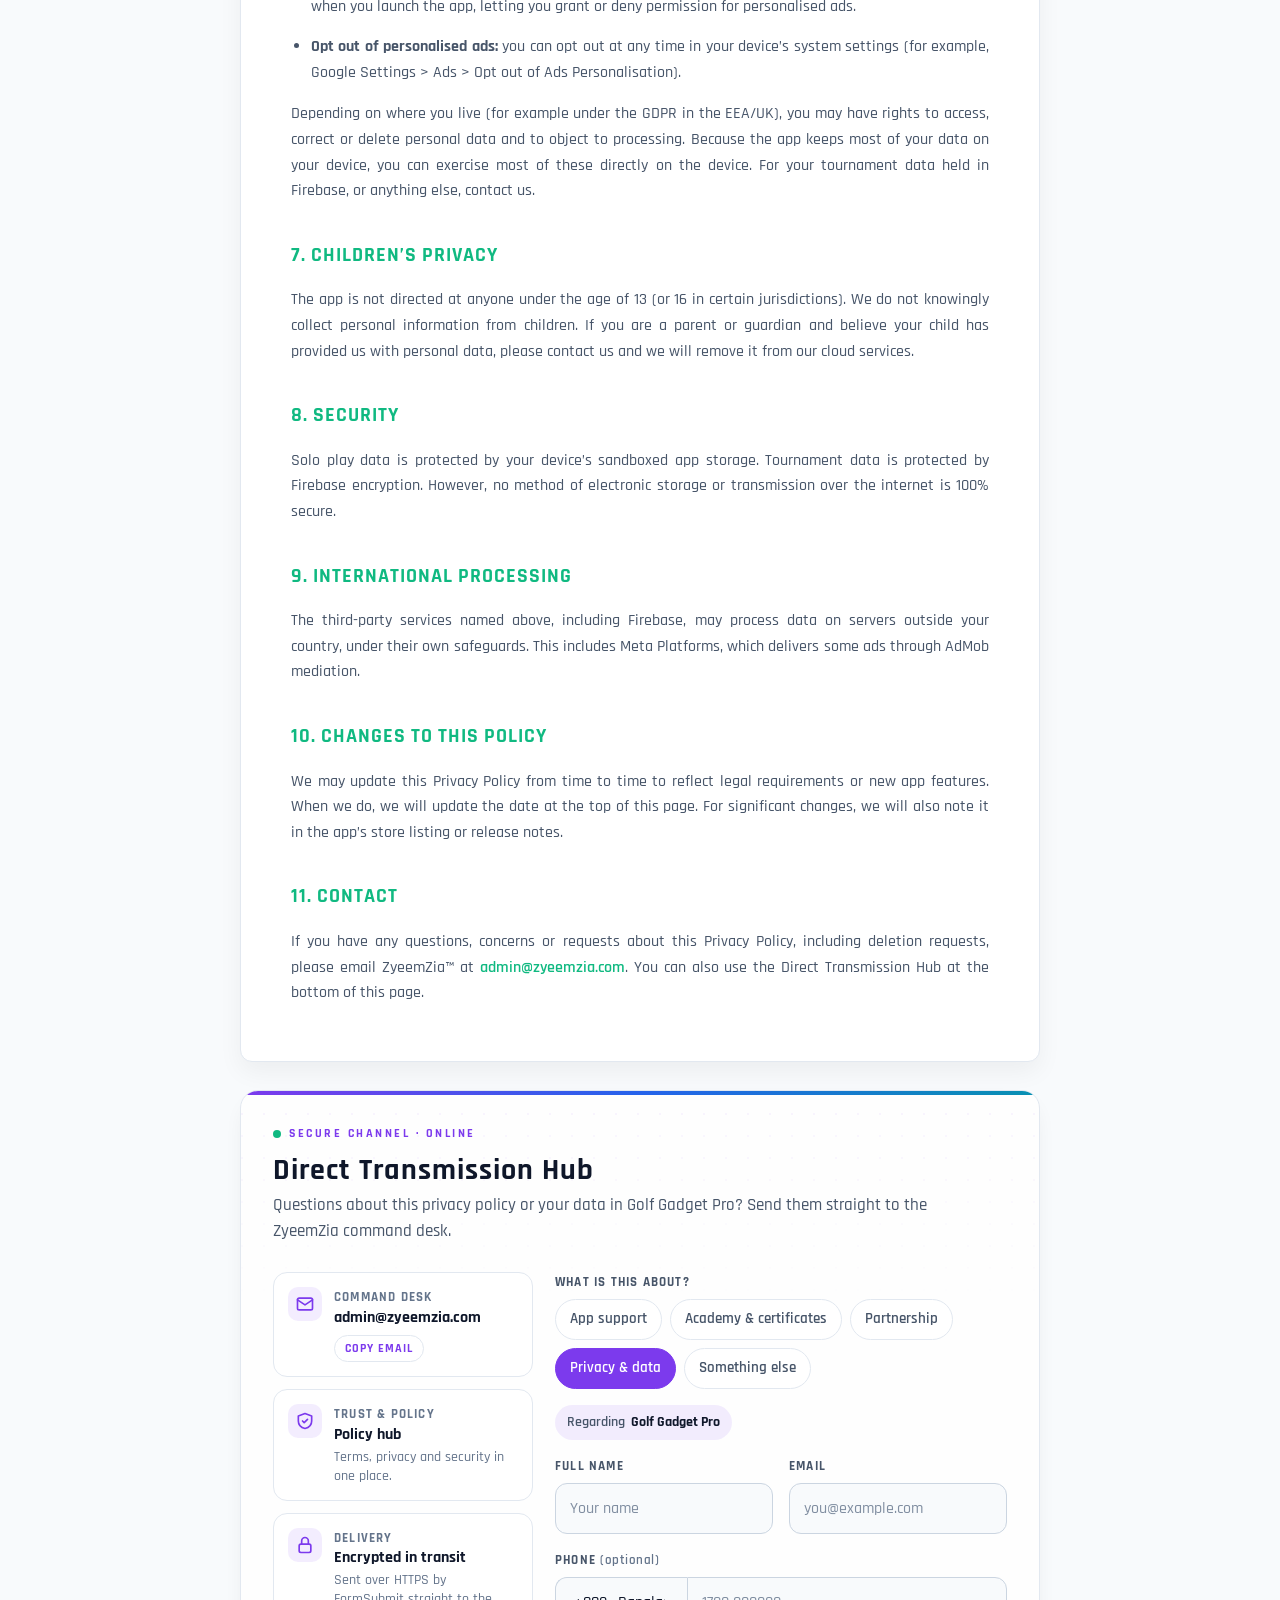
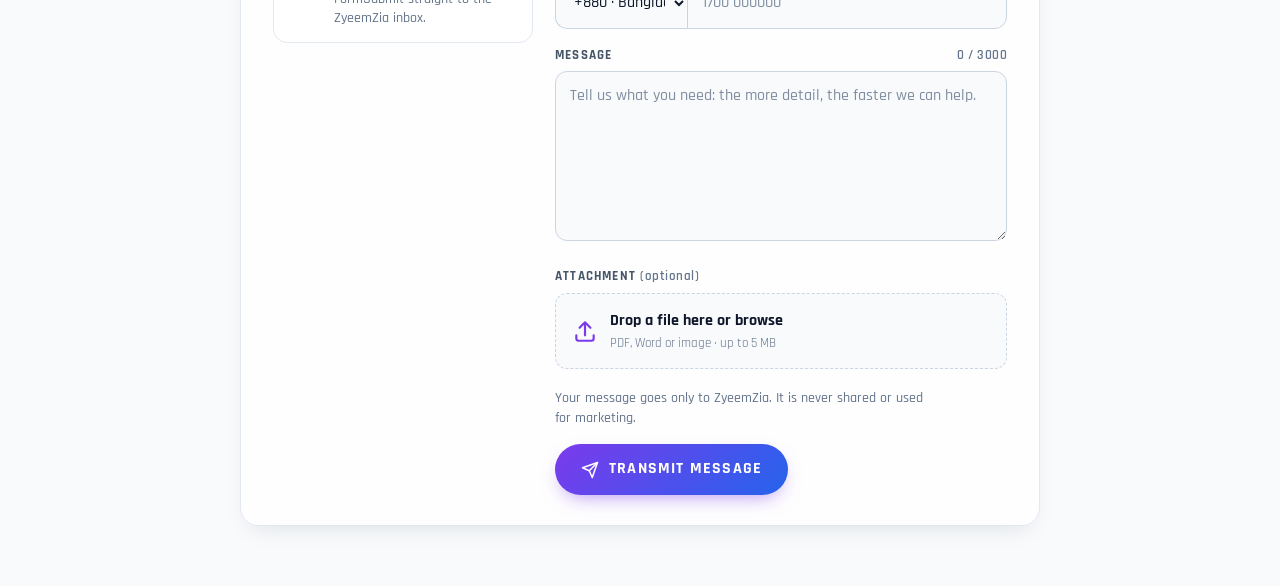
==== commit 174ba743: "Add Terms of Service for every Google Play app Per-app Terms of Service pages cross-linked with each" ====
--- a/privacy-golfgadgetpro.html
+++ b/privacy-golfgadgetpro.html
@@ -176,6 +176,7 @@
             <p><strong>Package (Google Play ID):</strong> com.zyeemzia.golfgadgetpro</p>
             <p><strong>Developer:</strong> ZyeemZia™ (Zyeem Bin Zia), Dhaka, Bangladesh</p>
             <p><strong>Effective date / Last updated:</strong> 19 October 2026</p>
+            <p><strong>Terms of Service:</strong> <a href="terms-golfgadgetpro.html" class="contact-link">Read the Golf Gadget Pro terms</a></p>
         </div>
 
         <p>This Privacy Policy explains how Golf Gadget Pro (“the app”), a golf tracking, rangefinder, AR green reading and digital scorecard app, handles information when you use it. By using the app, you agree to the practices described here.</p>
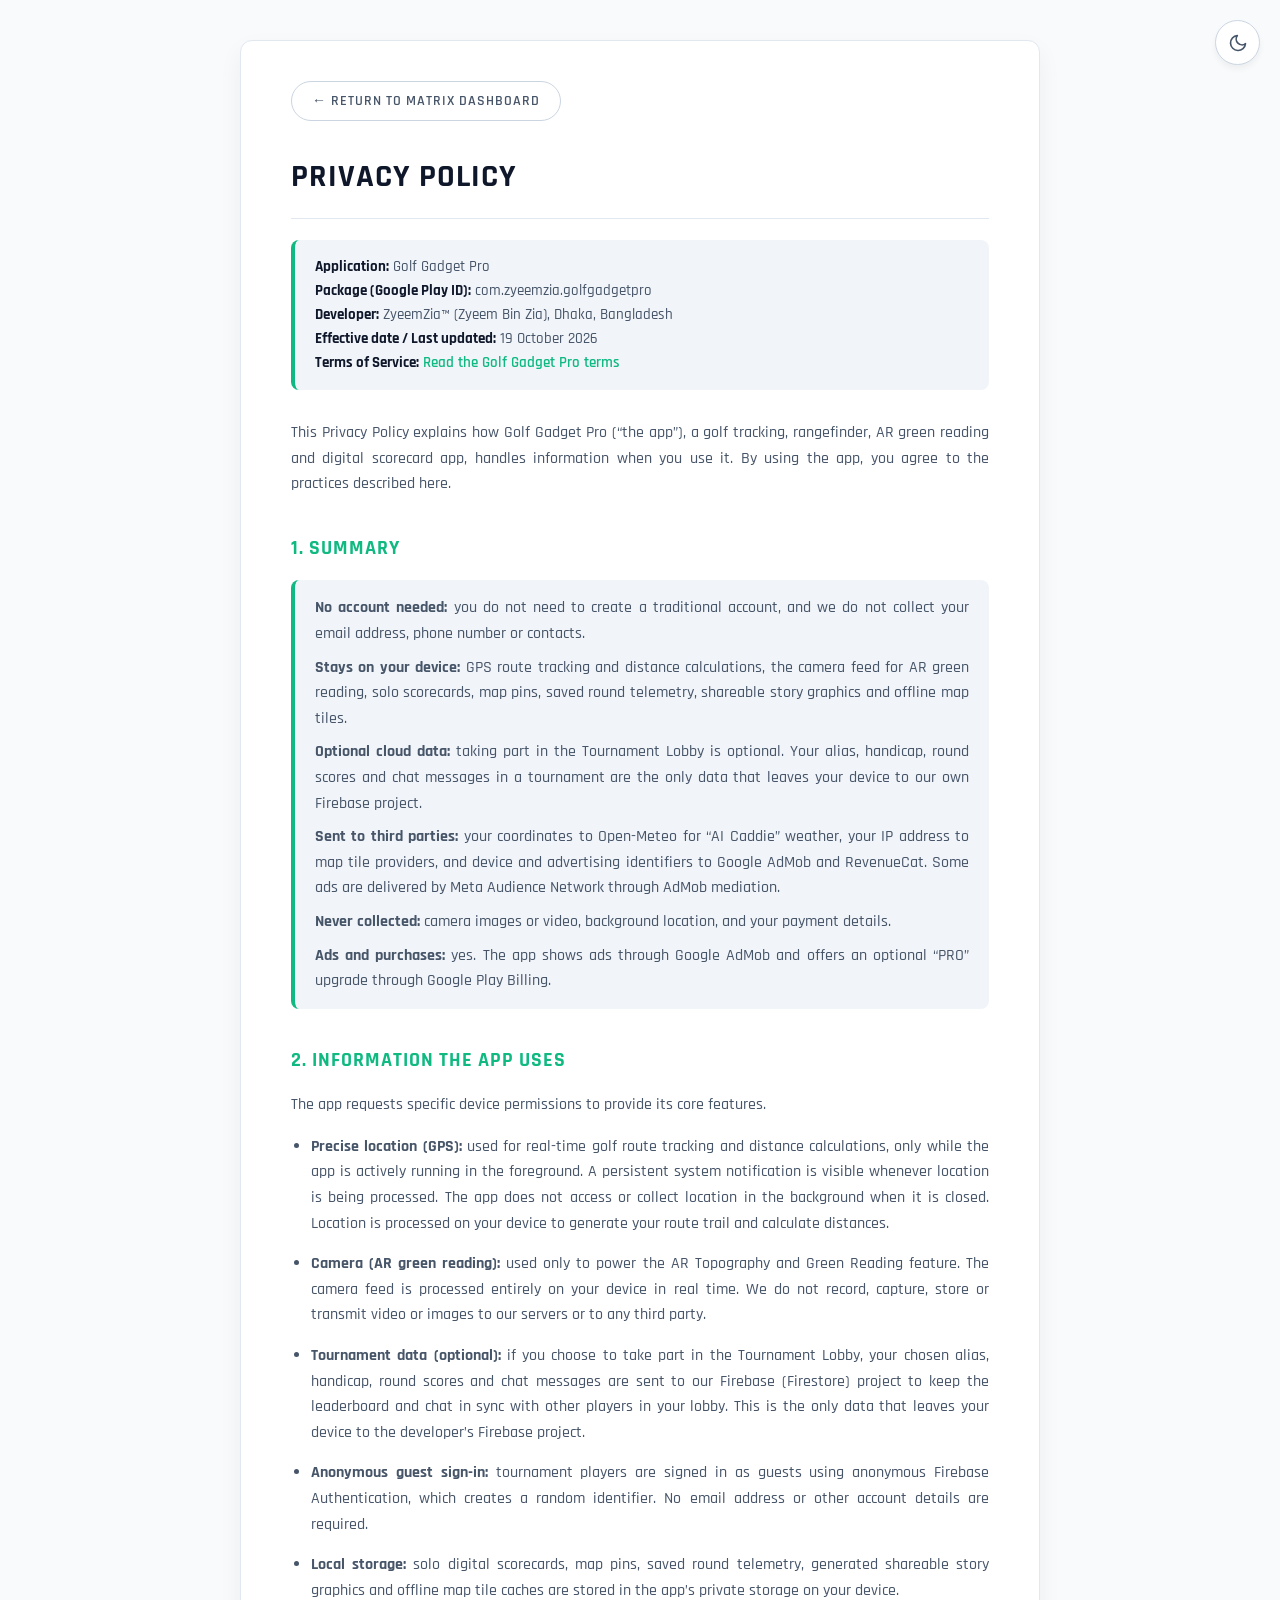
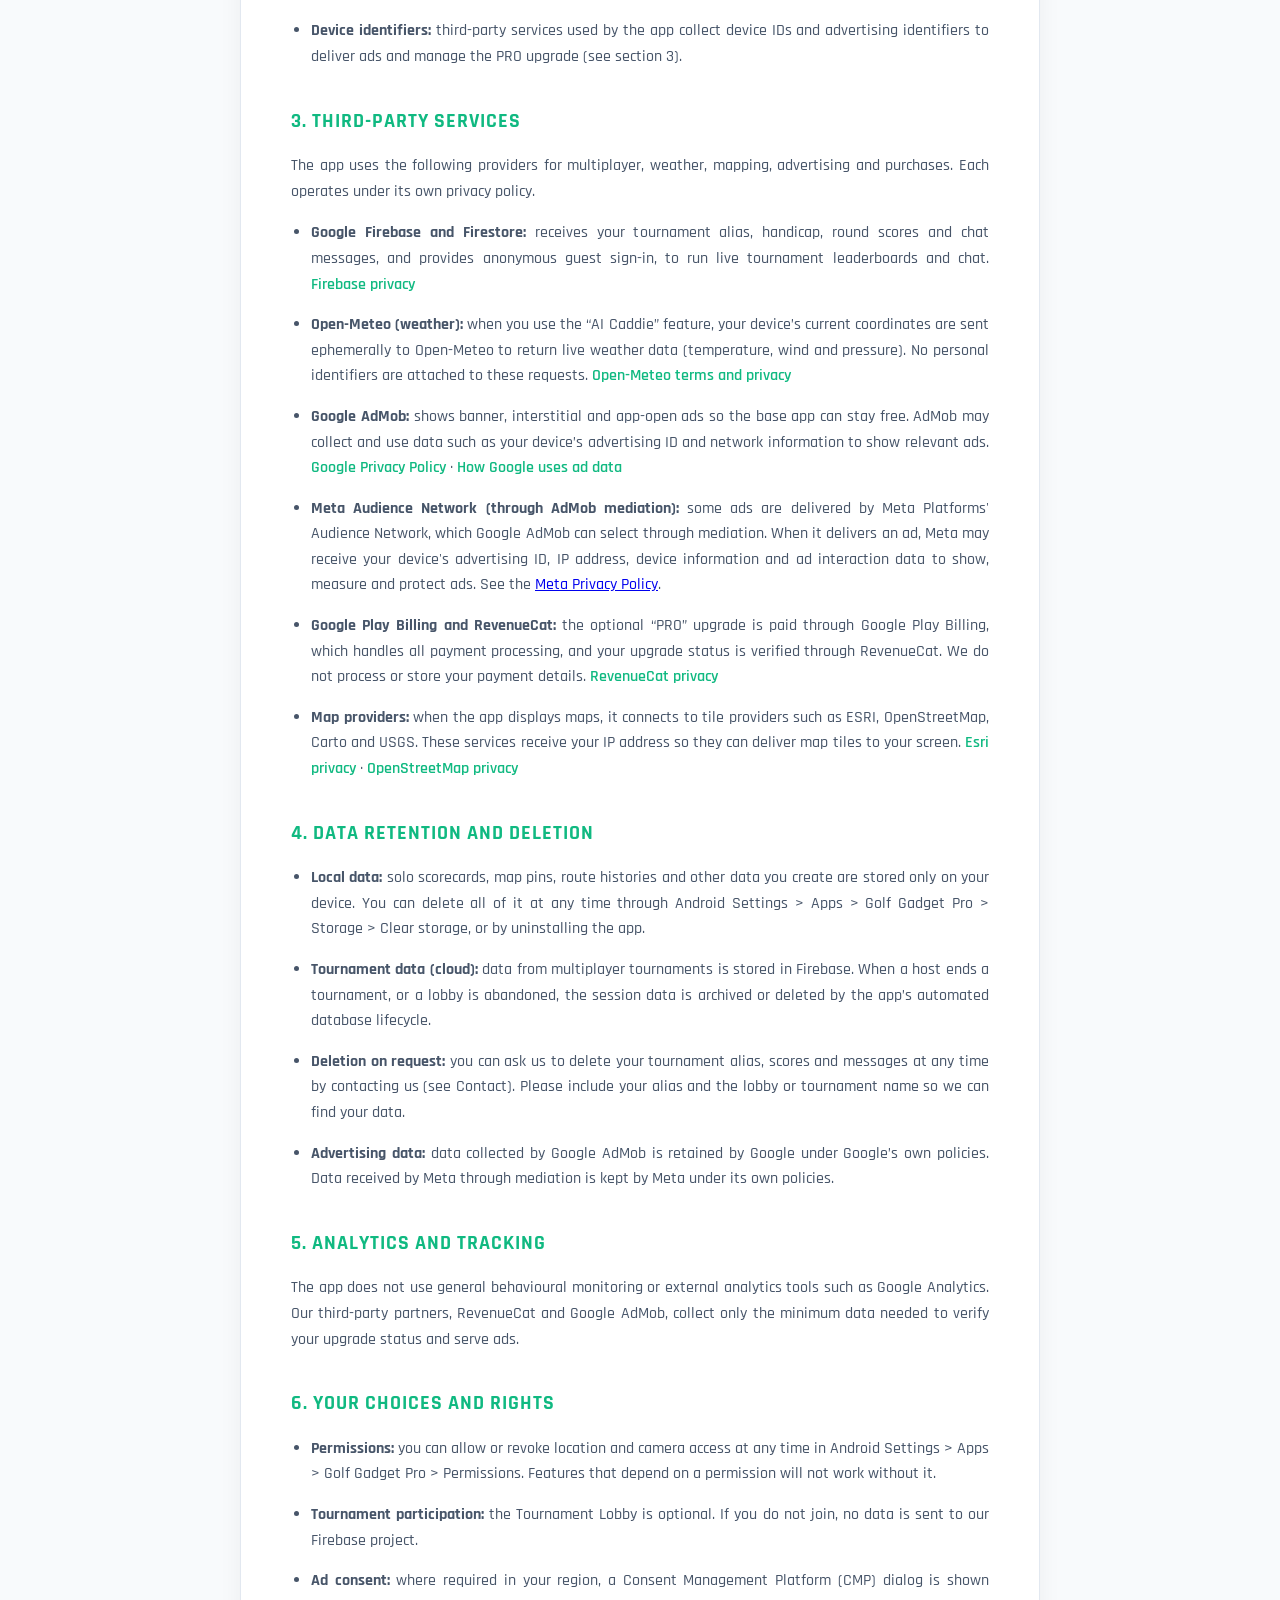
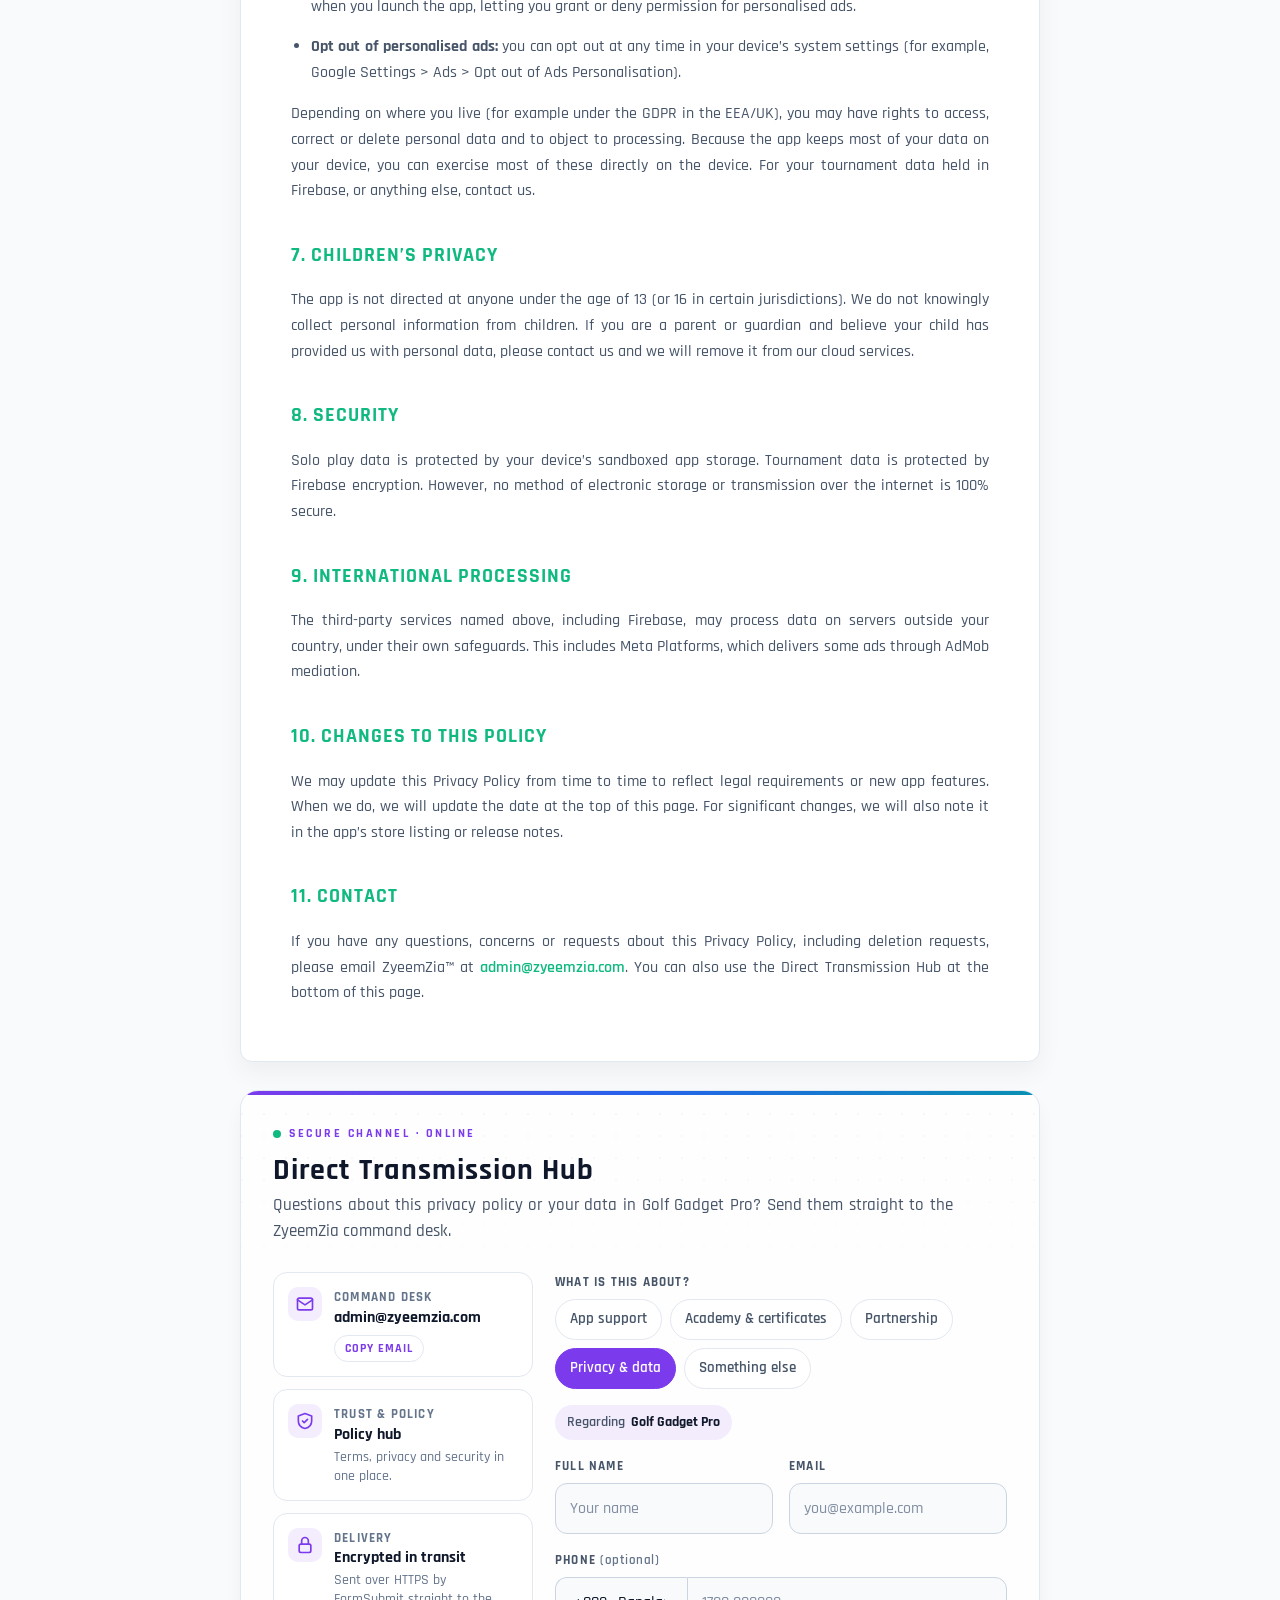
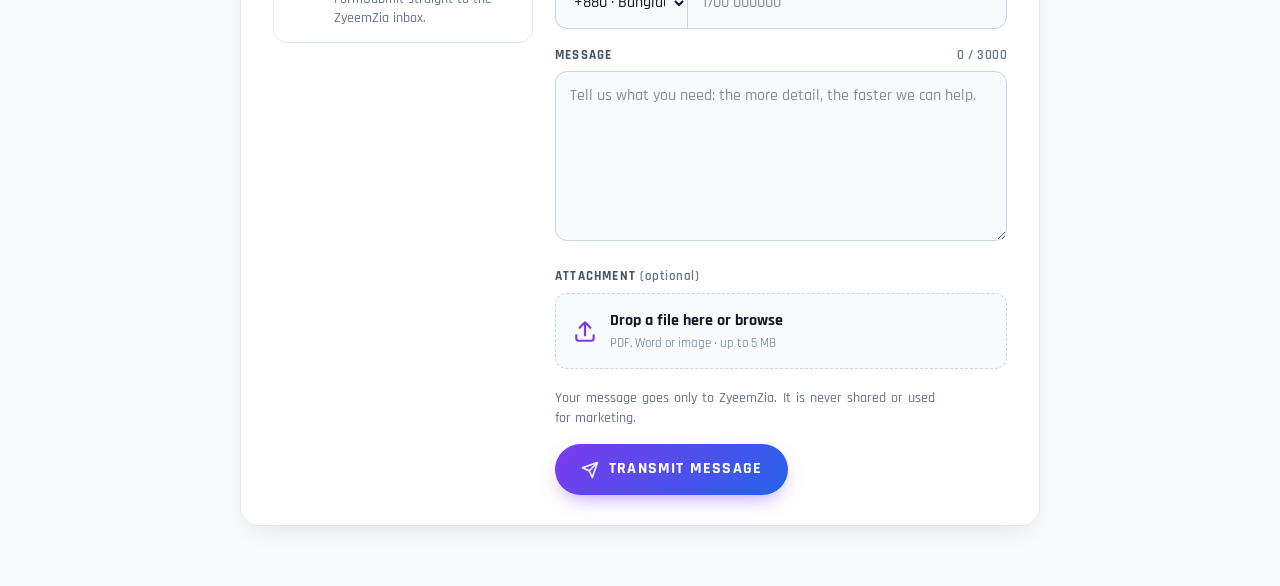
==== commit 81897820: "Shorter ZyeemZia AI and ZBZAI sections; justified writing as the house style" ====
--- a/privacy-golfgadgetpro.html
+++ b/privacy-golfgadgetpro.html
@@ -272,6 +272,7 @@
         });
     </script>
     <script src="transmit.js?v=3" defer></script>
+<script>/* ZyeemZia house style: justified writing. Paragraphs and list text that read left-aligned are justified; centred text, headings, buttons and columns too narrow to justify cleanly stay as they are. Copyright © ZyeemZia */(function(){var S='p,li,dd,blockquote';function j(r){if(!r||!r.querySelectorAll)return;var L=r.querySelectorAll(S);for(var i=0;i<L.length;i++){var e=L[i];if(e.getAttribute('data-zj'))continue;e.setAttribute('data-zj','1');var a=getComputedStyle(e).textAlign;if(a==='start'||a==='left'||a==='-webkit-auto'){var w=e.clientWidth;if(!w||w>=280)e.style.textAlign='justify'}}}function go(){j(document);if(!window.MutationObserver)return;new MutationObserver(function(m){for(var i=0;i<m.length;i++){var N=m[i].addedNodes;for(var k=0;k<N.length;k++){var n=N[k];if(n.nodeType===1)j(n.matches&&n.matches(S)?n.parentNode:n)}}}).observe(document.body,{childList:true,subtree:true})}if(document.readyState==='loading')document.addEventListener('DOMContentLoaded',go);else go()})()</script>
 </body>
 </html>
 
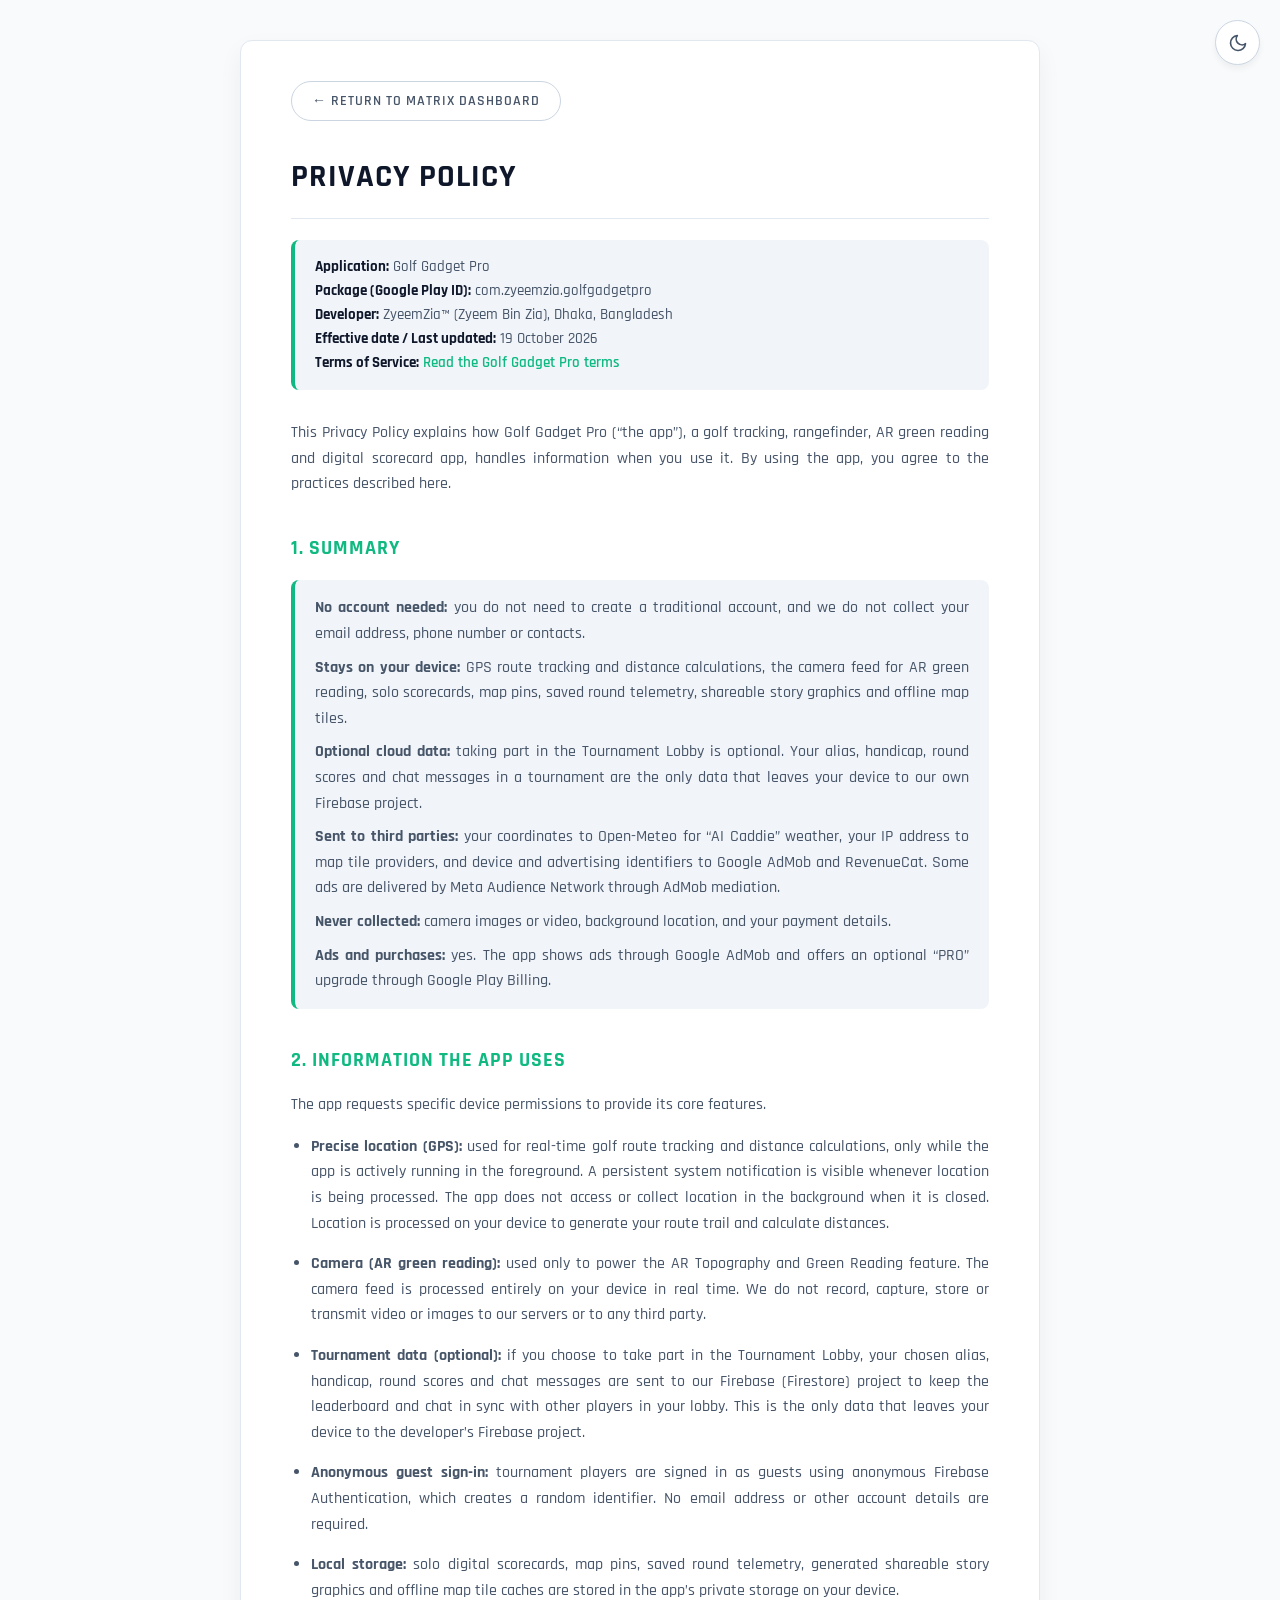
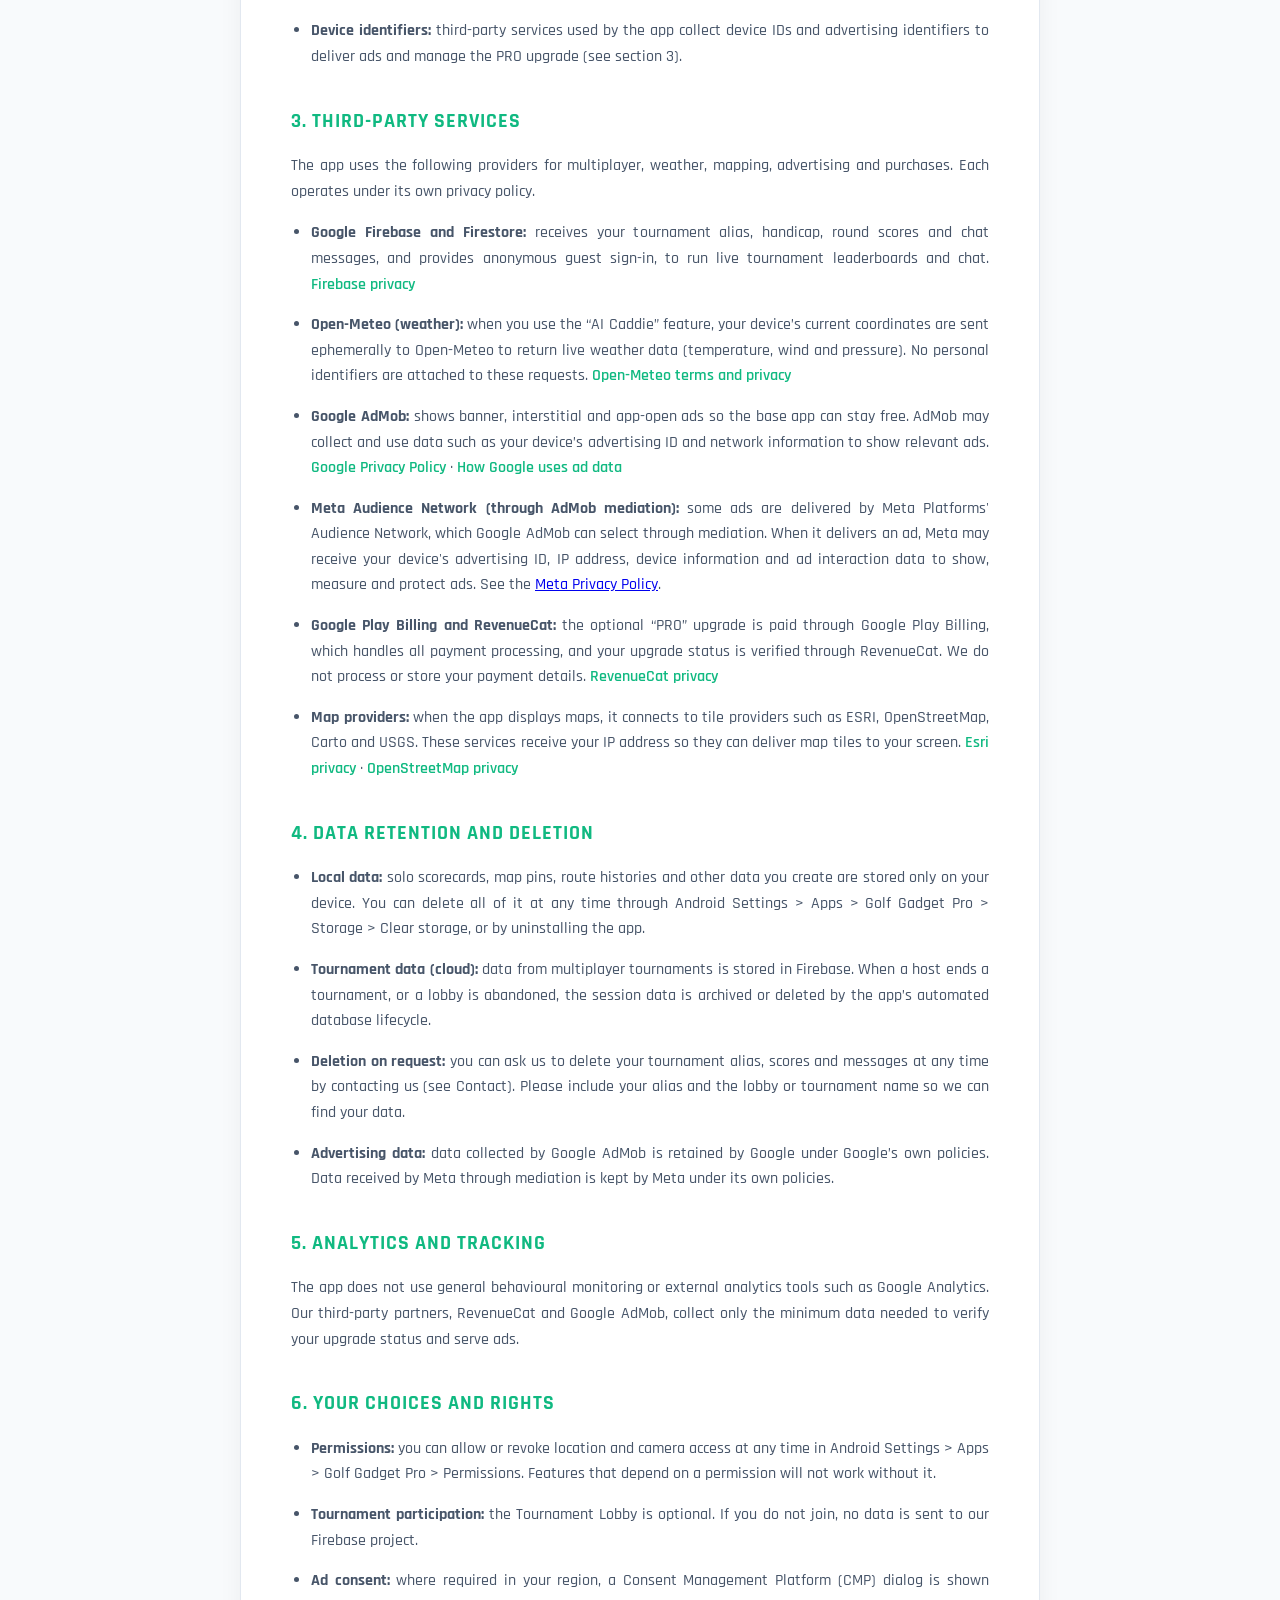
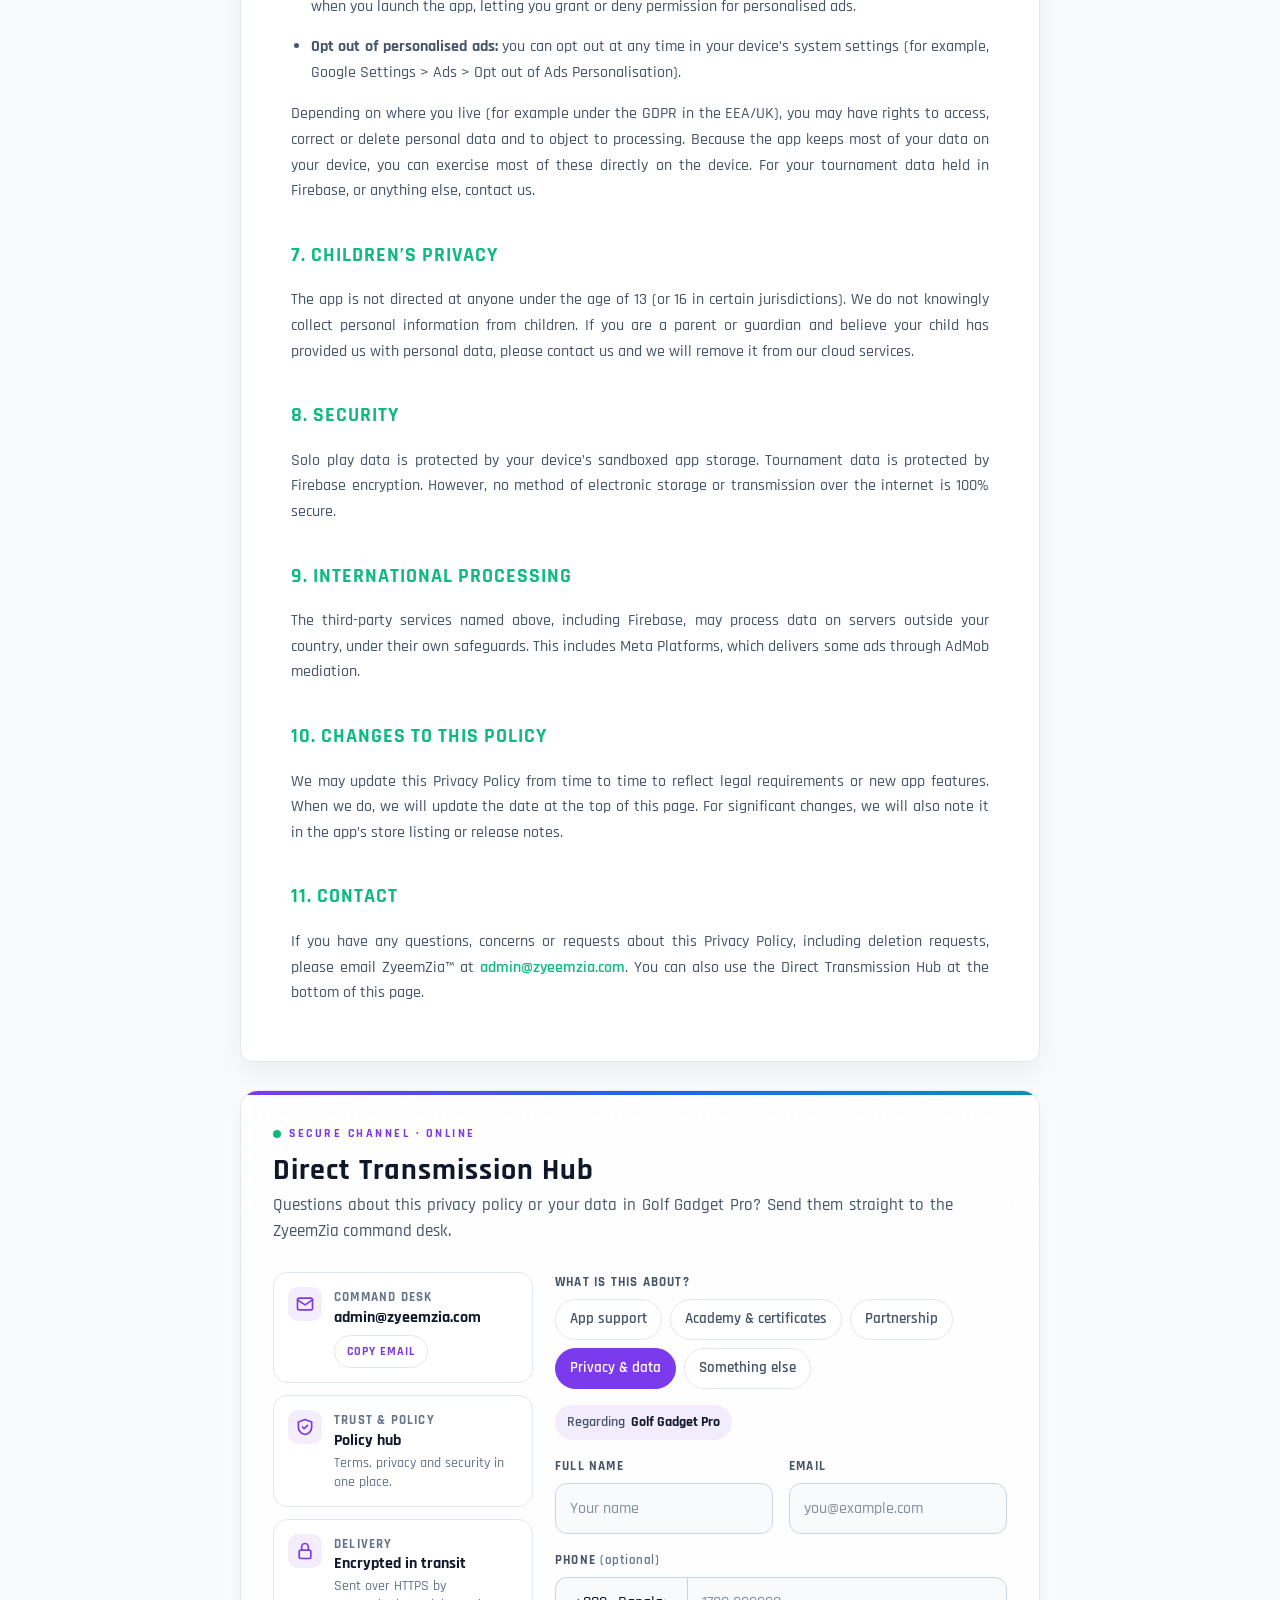
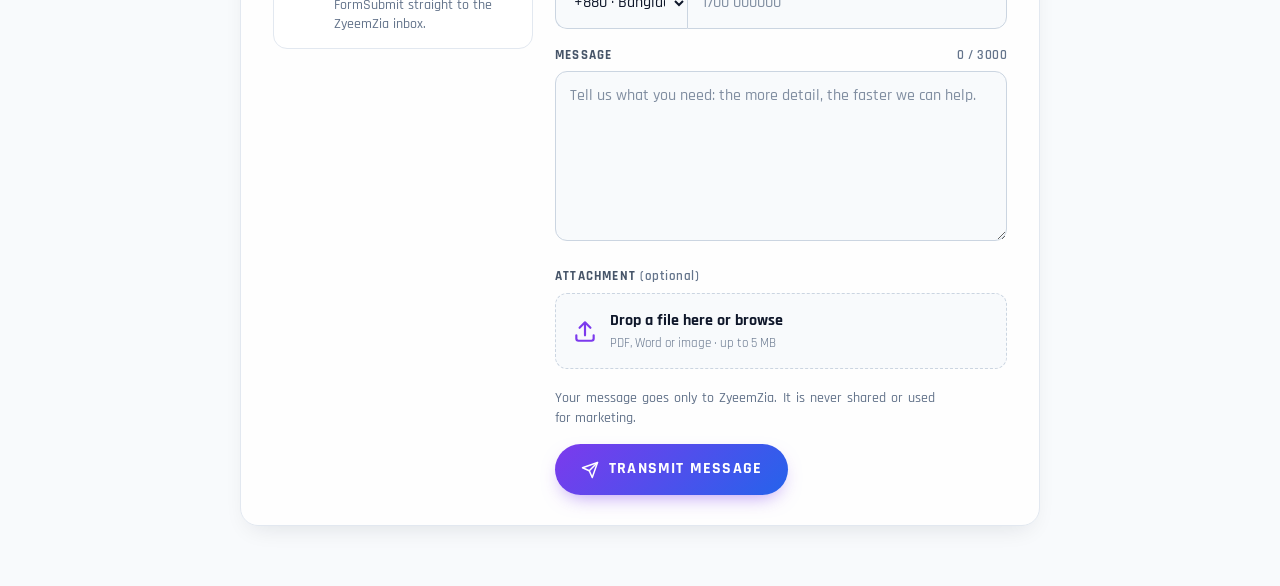
==== commit d7eb3d95: "Readable sizes: 12px minimum text and even spacing" ====
--- a/privacy-golfgadgetpro.html
+++ b/privacy-golfgadgetpro.html
@@ -14,6 +14,9 @@
     <link href="https://fonts.googleapis.com/css2?family=Rajdhani:wght@400;500;600;700&display=swap" rel="stylesheet">
     
     <style>
+/* Form controls use the page font; browsers otherwise fall back to Arial. */
+button, input, select, textarea { font-family: inherit; }
+
         /* =========================================
            BASE STYLING & THEME (DEFAULT: LIGHT MODE) 
            ========================================= */
@@ -145,7 +148,8 @@
             /* phones: justified text leaves wide gaps between words, so use normal alignment */
         @media (max-width: 650px) { .container, .container p, .container li, .policy-card, .policy-card p, .policy-card li, .legal-entity-box p { text-align: left; } }
     </style>
-    <link rel="stylesheet" href="transmit.css?v=3">
+    <link rel="stylesheet" href="transmit.css?v=5">
+<link rel="canonical" href="https://zyeemzia.com/privacy-golfgadgetpro.html">
 </head>
 <body>
 
--- a/transmit.css
+++ b/transmit.css
@@ -1,5 +1,7 @@
 /* ZyeemZia™ Direct Transmission Hub: one contact component for zyeemzia.com and its pages.
    Follows the host page's theme through the tx-dark class (see data-tx-dark / data-tx-light / data-tx-auto in transmit.js). Copyright © ZyeemZia */
+/* Form controls use the page font; browsers otherwise fall back to Arial. */
+button, input, select, textarea { font-family: inherit; }
 .tx {
     --tx-ink: #0f172a; --tx-ink-2: #475569; --tx-ink-3: #64748b; --tx-line: #e2e8f0; --tx-card: #ffffff; --tx-soft: #f8fafc;
     --tx-field: #f8fafc; --tx-acc: #7c3aed; --tx-acc-2: #2563eb; --tx-acc-soft: rgba(124, 58, 237, 0.09); --tx-ok: #047857; --tx-bad: #be123c;
@@ -37,7 +39,7 @@
 .tx-chan b { display: block; font-size: 13px; letter-spacing: 1.2px; text-transform: uppercase; color: var(--tx-ink-3); }
 .tx-chan span { display: block; font-size: 15.5px; font-weight: 700; color: var(--tx-ink); overflow-wrap: anywhere; line-height: 1.35; }
 .tx-chan small { display: block; font-size: 13.5px; color: var(--tx-ink-3); font-weight: 500; line-height: 1.4; margin-top: 2px; }
-.tx-copy { margin-top: 6px; font: inherit; font-size: 12px; font-weight: 700; letter-spacing: 1px; text-transform: uppercase; color: var(--tx-acc); background: transparent; border: 1px solid var(--tx-line); border-radius: 20px; padding: 3px 10px; cursor: pointer; }
+.tx-copy { margin-top: 6px; font: inherit; font-size: 12px; font-weight: 700; letter-spacing: 1px; text-transform: uppercase; color: var(--tx-acc); background: transparent; border: 1px solid var(--tx-line); border-radius: 20px; padding: 6px 12px; cursor: pointer; }
 .tx-copy:hover { border-color: var(--tx-acc); }
 
 .tx-form { display: flex; flex-direction: column; gap: 16px; min-width: 0; }
